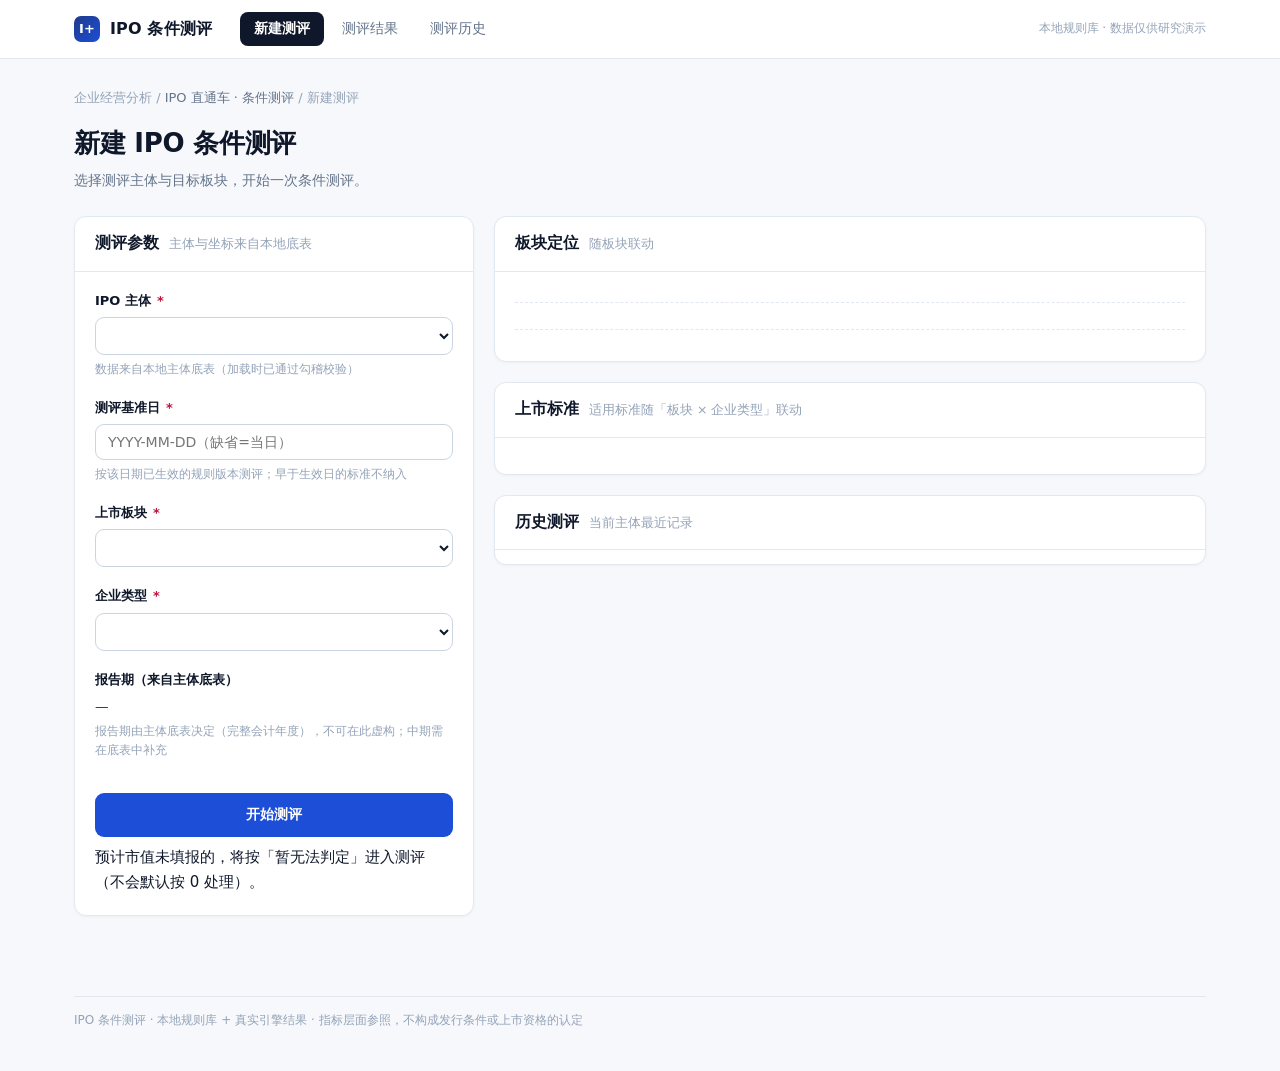
==== ui/app/index.html @ 7ac742f8 "style(webui): 删历史页机制说明副标题（用户反馈：没必要解释快照机制） - 历史页副标题（快照保存/冻结快照/窗口型条件反转）整段删除——   与新建页副标题同理，用户不关心数据如何存储 " ====
<!DOCTYPE html>
<html lang="zh-CN">
<head>
<meta charset="UTF-8">
<meta name="viewport" content="width=device-width, initial-scale=1.0">
<title>IPO 条件测评 — ipo-eval-lab</title>
<link rel="stylesheet" href="css/app.css">
</head>
<body>

<div class="topbar"><div class="topbar-in">
  <div class="logo"><span class="mark">I+</span>IPO 条件测评</div>
  <nav class="nav">
    <button data-go="new" class="on">新建测评</button>
    <button data-go="result">测评结果</button>
    <button data-go="history">测评历史</button>
    <span class="hint">本地规则库 · 数据仅供研究演示</span>
  </nav>
</div></div>

<main>

<!-- ══════════════════ 页 A · 新建测评 ══════════════════ -->
<section class="page on" id="page-new">
  <div class="crumb">企业经营分析 / <b>IPO 直通车 · 条件测评</b> / 新建测评</div>
  <h1 class="pt">新建 IPO 条件测评</h1>
  <p class="psub">选择测评主体与目标板块，开始一次条件测评。</p>

  <div class="wizard">
    <!-- 左：参数 -->
    <div class="card wiz-side"><div class="hd"><h3>测评参数</h3><span class="sub">主体与坐标来自本地底表</span></div>
      <div class="bd">
        <div class="field">
          <label>IPO 主体 <span class="req">*</span></label>
          <select id="f-entity"></select>
          <div class="note" id="f-entity-note">数据来自本地主体底表（加载时已通过勾稽校验）</div>
        </div>
        <div class="field">
          <label>测评基准日 <span class="req">*</span></label>
          <input type="text" id="f-asof" placeholder="YYYY-MM-DD（缺省=当日）">
          <div class="note">按该日期已生效的规则版本测评；早于生效日的标准不纳入</div>
        </div>
        <div class="field">
          <label>上市板块 <span class="req">*</span></label>
          <select id="f-board"></select>
          <div class="note" id="f-board-note"></div>
        </div>
        <div class="field">
          <label>企业类型 <span class="req">*</span></label>
          <select id="f-ctype"></select>
          <div class="note" id="f-ctype-note"></div>
        </div>
        <div class="field">
          <label>报告期（来自主体底表）</label>
          <div class="note" id="f-period" style="font-size:13.5px;color:var(--ink2)">—</div>
          <div id="f-stub-field" style="display:none;margin-top:4px">
            <label style="display:flex;align-items:center;gap:6px;font-weight:400;cursor:pointer">
              <input type="checkbox" id="f-stub"> 含中期报告期（仅展示，不进计算）
            </label>
          </div>
          <div class="note">报告期由主体底表决定（完整会计年度），不可在此虚构；中期需在底表中补充</div>
        </div>
        <button class="btn btn-pri btn-block" id="btn-start">开始测评</button>
        <div class="note" style="margin-top:8px" id="start-note">预计市值未填报的，将按「暂无法判定」进入测评（不会默认按 0 处理）。</div>
      </div>
    </div>

    <!-- 右：板块定位 + 套卡片 + 历史 -->
    <div style="display:flex;flex-direction:column;gap:20px">
      <div class="card board-pos"><div class="hd"><h3 id="bp-title">板块定位</h3><span class="sub" id="bp-sub">随板块联动</span></div>
        <div class="bd">
          <p class="bp-desc" id="bp-desc"></p>
          <div class="bp-meta" id="bp-meta"></div>
          <div class="kw" id="bp-kw"></div>
        </div>
      </div>

      <div class="card"><div class="hd"><h3>上市标准</h3><span class="sub" id="std-sub">适用标准随「板块 × 企业类型」联动</span></div>
        <div class="bd" id="stdcards" style="display:flex;flex-direction:column;gap:8px"></div>
      </div>

      <div class="card"><div class="hd"><h3>历史测评</h3><span class="sub" id="hist-sub">当前主体最近记录</span></div>
        <div class="bd" id="histlist" style="padding-top:6px;padding-bottom:8px"></div>
      </div>
    </div>
  </div>
</section>

<!-- ══════════════════ 页 B · 测评结果 ══════════════════ -->
<section class="page" id="page-result">
  <div class="crumb">IPO 直通车 · 条件测评 / <b>测评结果</b><span style="float:right">本次测评 <span id="run-no">—</span></span></div>

  <div id="result-error" style="display:none"></div>

  <!-- run 坐标头 -->
  <div class="card" style="margin-bottom:16px"><div class="bd" style="padding:12px 20px;display:flex;gap:26px;flex-wrap:wrap;align-items:center">
    <div>
      <h1 class="pt" style="font-size:19px;margin-bottom:2px" id="rh-name">—</h1>
      <div style="font-size:12.5px;color:var(--muted);margin-top:2px" id="rh-meta">—</div>
    </div>
    <div style="margin-left:auto;display:flex;gap:10px;align-items:center">
      <select id="rh-file" class="rh-file" title="切换 results/ 下的结果文件"></select>
      <button class="btn btn-pri" id="btn-rerun" type="button">调整重测</button>
    </div>
  </div></div>

  <!-- 结果页子页签（P1 三页签分区：报告 / 深度分析 / 指标列表） -->
  <div class="subtabs">
    <button data-rt="report" class="on">测评报告</button>
    <button data-rt="deep">深度分析</button>
    <button data-rt="matrix">指标列表</button>
  </div>

  <div class="rtab on" id="rtab-report">
  <!-- 结论带（层②输出的人话版；文案由 adapters 从 result.json 派生，禁令见设计 0007 §5.2） -->
  <div class="verdict" id="verdict" style="display:none"></div>

  <!-- 套终态（进度 + 覆盖率双指标 + 卡点/次弱行） -->
  <div class="card" style="margin-bottom:18px"><div class="hd" style="padding:11px 18px">
      <h3>适用标准 · 终态与缺口</h3>
      <span class="sub">标记含义可悬浮查看 · 进度 = 已评估部分占比</span>
    </div>
    <div class="bd" style="padding:14px 18px">
      <div class="setcards" id="setcards"></div>
    </div>
  </div>

  <!-- 差距画像 -->
  <div class="card" style="margin-bottom:22px"><div class="hd">
      <span class="layer-tag">明细</span><h3>差距画像 · 逐套标准明细</h3>
      <span class="sub">条件级五态 + 差距三分列（实测差 / 计数差 / 待补动作）</span>
      <div class="filters" id="set-tabs" style="margin-left:auto"></div>
    </div>
    <div class="bd" id="leaf-table"></div>

    <!-- 情景推演 -->
    <div class="bd" style="border-top:1px solid var(--line);background:#fbfcfd" id="scen-block">
      <div style="font-size:13px;font-weight:700;margin-bottom:12px;display:flex;align-items:center;gap:8px">情景推演
        <span class="pill" data-tip="growth 型假设区间必须来自历史 CAGR，无来源不编数（ADR-0004）；window_roll 型是确定性重算，零增长率假设，不做预测。">假设来源规则</span>
      </div>
      <div class="scen" id="scen-cards"></div>
    </div>
  </div>

  <!-- 段① 段② -->
  <div class="scope-grid">
    <div class="card"><div class="hd"><span class="layer-tag" style="background:#475569">基础</span><h3>发行条件（适用全体）</h3><span class="sub">主体资格 · 规范运作</span></div>
      <div class="bd" style="padding-top:6px" id="issuance-list"></div>
    </div>
    <div class="card"><div class="hd"><span class="layer-tag" style="background:#475569">定位</span><h3>板块定位</h3><span class="sub">行业与定位要求</span></div>
      <div class="bd" style="padding-top:6px" id="positioning-list"></div>
    </div>
  </div>

  </div><!-- /rtab-report -->

  <div class="rtab" id="rtab-deep">
  <!-- 四轴明细 -->
  <div class="card" style="margin-bottom:22px"><div class="hd">
      <span class="layer-tag">对比</span><h3>路径 · 各标准四轴对比</h3>
      <span class="sub">不打总分；优劣关系逐套可验</span>
    </div>
    <div class="bd">
      <table class="t" id="axes-table"></table>
      <p style="font-size:12.5px;color:var(--faint);margin-top:14px" id="path-note"></p>
    </div>
  </div>

  <!-- 归因 -->
  <div class="card" style="margin-bottom:22px"><div class="hd">
      <span class="layer-tag">归因</span><h3>为什么判不了 —— 数据核验 × 实质障碍</h3>
      <span class="sub">「判不了」不等于「不达标」；只列有内容的格</span>
    </div>
    <div class="bd" style="overflow-x:auto"><div id="atmx"></div></div>
  </div>

  <!-- 叙述与边界 -->
  <div class="card" style="margin-bottom:22px"><div class="hd">
      <span class="layer-tag">边界</span><h3>叙述与边界</h3>
      <span class="sub">报告复述口径（数字由工具算、叙述另写）</span>
    </div>
    <div class="bd"><div class="nar-grid">
      <div class="nar" id="nar-left"></div>
      <div id="nar-right"></div>
    </div></div>
  </div>

  </div><!-- /rtab-deep -->

  <div class="rtab" id="rtab-matrix">
  <!-- 指标列表 -->
  <div class="card"><div class="hd">
      <h3>指标列表 · 全项 × 各标准矩阵</h3>
      <span class="sub">所有条件去重后 × 选中标准列；同一行可横向对比各标准阈值与差距</span>
    </div>
    <div class="bd">
      <div class="stdchips" id="mx-chips"></div>
      <div class="mx-filters" id="mx-filters"></div>
      <div class="matrix-wrap">
        <table class="t" id="mx-table"></table>
      </div>
    </div>
  </div>
  </div><!-- /rtab-matrix -->
</section>

<!-- ══════════════════ 页 C · 测评历史 ══════════════════ -->
<section class="page" id="page-history">
  <div class="crumb">IPO 直通车 · 条件测评 / <b>测评历史</b></div>
  <h1 class="pt">测评历史</h1>

  <div class="card" style="margin-bottom:20px"><div class="hd"><h3>结论记录</h3><span class="sub" id="hist-sub2">全部测评记录</span></div>
    <div class="bd" style="padding-top:6px">
      <table class="t" id="hist-table"></table>
    </div>
  </div>

  <div class="card"><div class="hd"><h3>窗口滚动 · 结论随申报时点反转</h3>
      <span class="sub">窗口型条件的历史视角</span></div>
    <div class="bd">
      <div class="rollchart" id="rollchart"></div>
      <p id="roll-note" style="font-size:12.5px;color:var(--faint);margin-top:12px"></p>
    </div>
  </div>
</section>

</main>

<footer class="proto-foot"><hr>
  IPO 条件测评 · 本地规则库 + 真实引擎结果 · 指标层面参照，不构成发行条件或上市资格的认定
</footer>

<!-- 弹窗：测评项说明 / 口径取值过程（共用容器） -->
<div class="mask" id="mask-info"><div class="modal">
  <div class="mhd"><h3 id="mi-title">说明</h3><button class="mclose" data-close="mask-info" type="button">✕</button></div>
  <div class="mbd" id="mi-body" style="font-size:13.5px;color:var(--ink2)"></div>
</div></div>

<!-- 弹窗：数据溯源 -->
<div class="mask" id="mask-src"><div class="modal">
  <div class="mhd"><h3>数据溯源</h3><button class="mclose" data-close="mask-src" type="button">✕</button></div>
  <div class="mbd" id="ms-body" style="font-size:13.5px"></div>
</div></div>

<!-- 弹窗：数据补录 -->
<div class="mask" id="mask-sup"><div class="modal">
  <div class="mhd"><h3>测评数据补充</h3><button class="mclose" data-close="mask-sup" type="button">✕</button></div>
  <div class="mbd">
    <p style="font-size:13.5px;color:var(--muted);margin-bottom:16px">以下数据无财报来源，需企业确认后进入测评。留空 = <b>沿用底表值</b>；底表亦缺的项将按 <b>暂无法判定</b> 进入结果 —— 不会默认按 0 处理。</p>
    <div id="sup-fields"></div>
    <div class="errbox" id="sup-err" style="display:none;margin-top:12px"></div>
  </div>
  <div class="mft">
    <span class="meta" id="sup-meta"></span>
    <span style="display:flex;gap:10px">
      <button class="btn btn-ghost" data-close="mask-sup" type="button">取消</button>
      <button class="btn btn-pri" id="sup-go" type="button">开始测评</button>
    </span>
  </div>
</div></div>

<!-- loading -->
<div class="mask" id="mask-load" style="align-items:center"><div class="modal" style="max-width:420px"><div class="mbd">
  <div class="loading on"><div class="spinner"></div>
    <p id="load-text"><b>正在执行测评…</b></p>
    <div class="steps" id="load-steps">读取主体底表 → 逐项比对规则 → 汇总结论</div>
  </div>
</div></div></div>

<script type="module" src="js/main.js"></script>
</body>
</html>
---- ui/app/css/app.css ----
/* ============================================================
   IPO 条件测评 · M-UI 真实数据版（自 prototype.html 迁移，契约级色板不变）
   风格：现代金融浅色（设计 0007）；五态色板为契约级视觉规范
   ============================================================ */
:root{
  --ink:#0f172a; --ink2:#334155; --muted:#64748b; --faint:#94a3b8;
  --line:#e2e8f0; --line2:#cbd5e1; --bg:#f6f8fb; --card:#ffffff;
  --brand:#1d4ed8; --brand-bg:#eff6ff;
  /* 五态（ADR-0003）：视觉是对齐契约的，不可随意换色 */
  --met:#047857; --met-bg:#ecfdf5; --met-line:#a7f3d0;
  --notmet:#be123c; --notmet-bg:#fff1f2; --notmet-line:#fecdd3;
  --indet:#475569; --indet-bg:#f1f5f9; --indet-line:#cbd5e1;
  --review:#b45309; --review-bg:#fffbeb; --review-line:#fde68a;
  --na:#94a3b8; --na-bg:#f8fafc;
  --radius:12px;
  font-size:15px;
}
*{box-sizing:border-box;margin:0;padding:0}
html{scroll-behavior:smooth}
body{
  font-family:system-ui,-apple-system,"Segoe UI","PingFang SC","Hiragino Sans GB","Microsoft YaHei",sans-serif;
  background:var(--bg); color:var(--ink); line-height:1.65;
  font-variant-numeric:tabular-nums;
}
a{color:var(--brand);text-decoration:none}
a:hover{text-decoration:underline}
/* ── 键盘可达性：统一焦点环（键盘导航可见，鼠标点击不打扰） ── */
:focus{outline:none}
:focus-visible{outline:2px solid var(--brand);outline-offset:2px;border-radius:6px}
button:focus-visible,.chip:focus-visible,.fbtn:focus-visible,.stdcard .sc-hd:focus-visible{
  outline:2px solid var(--brand);outline-offset:2px;border-radius:8px}
.stdcard .sc-hd{user-select:none}
/* 渲染器回退：部分内核不支持 :focus-visible 或 `html.kb :focus` 复合选择器，
   故焦点环由 JS 直接写 inline style（见下方 kbFocus 实现），此处仅作样式声明 */
.kb-ring{outline:2px solid #1d4ed8 !important;outline-offset:2px !important;border-radius:8px}
.num{font-variant-numeric:tabular-nums;letter-spacing:-.01em}

/* ── 顶栏 ── */
.topbar{
  position:sticky;top:0;z-index:50;background:rgba(255,255,255,.92);
  backdrop-filter:blur(8px);border-bottom:1px solid var(--line);
}
.topbar-in{max-width:1180px;margin:0 auto;padding:0 24px;height:58px;display:flex;align-items:center;gap:28px}
.logo{display:flex;align-items:center;gap:10px;font-weight:700;font-size:16px;letter-spacing:.01em}
.logo .mark{width:26px;height:26px;border-radius:7px;background:linear-gradient(135deg,#1e3a8a,#1d4ed8);color:#fff;display:flex;align-items:center;justify-content:center;font-size:13px;font-weight:800}
.logo small{color:var(--faint);font-weight:500;font-size:12px;margin-left:2px}
.nav{display:flex;gap:4px;flex:1}
.nav button{
  border:0;background:none;padding:8px 14px;border-radius:8px;cursor:pointer;
  font-size:14px;color:var(--muted);font-family:inherit;transition:.15s;
}
.nav button:hover{background:#f1f5f9;color:var(--ink)}
.nav button.on{background:var(--ink);color:#fff;font-weight:600}
.nav .hint{margin-left:auto;font-size:12px;color:var(--faint);align-self:center}

/* ── 布局 ── */
main{max-width:1180px;margin:0 auto;padding:28px 24px 80px}
.page{display:none}
.page.on{display:block;animation:fadein .25s ease}
/* ── 结果页子页签（设计 0007 v0.2：P1 三页签分区） ── */
.subtabs{display:flex;gap:2px;border-bottom:1px solid var(--line);margin-bottom:18px}
.subtabs button{border:0;background:none;padding:10px 16px;font-size:14px;color:var(--muted);cursor:pointer;font-family:inherit;border-bottom:2px solid transparent;margin-bottom:-1px;transition:.15s}
.subtabs button:hover{color:var(--ink)}
.subtabs button.on{color:var(--brand);font-weight:650;border-bottom-color:var(--brand)}
.rtab{display:none}
.rtab.on{display:block;animation:fadein .25s ease}
.setcard .summary{margin-top:9px;font-size:12.5px;color:var(--ink2);background:#f8fafc;border:1px solid var(--line);border-radius:8px;padding:7px 10px;line-height:1.5}
@keyframes fadein{from{opacity:0;transform:translateY(4px)}to{opacity:1;transform:none}}

.crumb{font-size:13px;color:var(--faint);margin-bottom:14px}
.crumb b{color:var(--muted);font-weight:500}

h1.pt{font-size:26px;font-weight:750;letter-spacing:-.01em;margin-bottom:4px}
p.psub{color:var(--muted);font-size:14px;margin-bottom:24px;max-width:760px}

.card{background:var(--card);border:1px solid var(--line);border-radius:var(--radius);box-shadow:0 1px 3px rgba(15,23,42,.04)}
.card .hd{padding:14px 20px;border-bottom:1px solid var(--line);display:flex;align-items:baseline;gap:10px;flex-wrap:wrap}
.card .hd h3{font-size:15.5px;font-weight:700}
.card .hd .sub{font-size:12.5px;color:var(--faint)}
.card .bd{padding:18px 20px}
.layer-tag{
  display:inline-flex;align-items:center;justify-content:center;
  min-width:34px;height:22px;padding:0 7px;border-radius:6px;
  background:var(--ink);color:#fff;font-size:12px;font-weight:700;letter-spacing:.05em;
  transform:translateY(-1px);
}

/* ── 五态徽章 ── */
.st{display:inline-flex;align-items:center;gap:5px;padding:2px 9px;border-radius:999px;font-size:12px;font-weight:600;white-space:nowrap;border:1px solid transparent}
.st i{width:6px;height:6px;border-radius:50%;flex:none;font-style:normal}
.st-met{background:var(--met-bg);color:var(--met);border-color:var(--met-line)}.st-met i{background:var(--met)}
.st-not{background:var(--notmet-bg);color:var(--notmet);border-color:var(--notmet-line)}.st-not i{background:var(--notmet)}
.st-ind{background:var(--indet-bg);color:var(--indet);border-color:var(--indet-line)}.st-ind i{background:var(--indet)}
.st-rev{background:var(--review-bg);color:var(--review);border-color:var(--review-line)}.st-rev i{background:var(--review)}
.st-na{background:var(--na-bg);color:var(--faint);border-style:dashed;border-color:var(--line2)}.st-na i{background:var(--faint)}
/* 行内小圆点（表格用） */
.dot{width:8px;height:8px;border-radius:50%;display:inline-block;flex:none}
.d-met{background:var(--met)} .d-not{background:var(--notmet)} .d-ind{background:var(--indet)} .d-rev{background:var(--review)} .d-na{background:var(--faint);outline:1px dashed var(--faint);outline-offset:1px}

/* ── 徽标（口径 / 校准 / forecast） ── */
.pill{display:inline-block;padding:1px 7px;border-radius:5px;font-size:11px;font-weight:600;background:#f1f5f9;color:var(--muted);vertical-align:1px}
.pill-b{background:var(--brand-bg);color:var(--brand)}
.pill-w{background:var(--review-bg);color:var(--review)}
.pill-g{background:var(--met-bg);color:var(--met)}
/* 工程状态（非五态）：虚线灰，明确区别于 needs_review */
.pill-e{background:transparent;color:var(--faint);border:1px dashed var(--line2)}

/* ── 表格 ── */
table.t{width:100%;border-collapse:collapse;font-size:13.5px}
table.t th{
  text-align:left;font-size:12px;color:var(--muted);font-weight:600;
  padding:8px 12px;border-bottom:1px solid var(--line);background:#fafbfc;white-space:nowrap;
}
table.t td{padding:8px 12px;border-bottom:1px solid #eef2f6;vertical-align:top}
table.t tr:last-child td{border-bottom:0}
table.t tr:hover td{background:#fafcfe}
td.r,th.r{text-align:right}
table.t td.gapcell{white-space:nowrap}
.note-tail{display:inline-block;max-width:100%;overflow:hidden;text-overflow:ellipsis;white-space:nowrap;vertical-align:bottom;cursor:help;color:var(--faint);border-bottom:1px dashed var(--line2)}
.note-tail:hover{color:var(--ink2);border-bottom-color:var(--faint)}
.leaf-name{font-weight:600}
.leaf-name small{display:block;font-weight:400;color:var(--faint);font-size:12px;margin-top:1px}
.leaf-name .or{font-weight:500;color:var(--muted);font-size:12px;padding:0 2px;border:1px solid var(--line2);border-radius:4px;vertical-align:1px}
.info-dot{cursor:help;color:var(--faint);font-weight:400}
.info-dot:hover{color:var(--brand)}
/* 条文号占位标记（#5 校准回填前） */
.law{cursor:help;border-bottom:1px dashed transparent}
.law:hover{border-bottom-color:var(--line2)}
.law sup{font-size:9.5px;color:var(--review);font-weight:700;margin-left:2px;vertical-align:super;letter-spacing:.02em}
.val{font-weight:650}
.val-link{color:var(--brand);cursor:pointer;border-bottom:1px dashed #bfdbfe}
.val-link:hover{border-bottom-style:solid}
.gapbar{height:5px;border-radius:3px;background:#eef2f6;position:relative;overflow:hidden;min-width:90px;margin-top:5px}
.gapbar>span{position:absolute;left:0;top:0;bottom:0;border-radius:3px}
.gapbar-wrap{display:flex;align-items:center;gap:7px;margin-top:5px}
.gapbar-wrap .gapbar{flex:1;margin-top:0}
.gap-ratio{color:var(--faint);font-size:11.5px;white-space:nowrap}

/* ── 套终态卡 ── */
.setcards{display:grid;grid-template-columns:repeat(3,1fr);gap:14px}
.setcard{padding:14px 16px;position:relative}
.setcard.front{border-color:#93c5fd;box-shadow:0 0 0 1px #93c5fd,0 4px 14px rgba(29,78,216,.08)}
.setcard .rk{position:absolute;top:14px;right:16px;font-size:11px;color:var(--faint);font-weight:600;letter-spacing:.08em}
.setcard h4{font-size:15px;font-weight:700;margin:2px 0 2px}
.setcard .desc{font-size:12.5px;color:var(--muted);min-height:34px;margin-bottom:8px}
.counts{display:flex;gap:6px;flex-wrap:wrap}
.count{display:inline-flex;align-items:center;gap:5px;font-size:12px;padding:2px 8px;border-radius:6px;background:#f8fafc;border:1px solid var(--line);color:var(--muted)}
.count b{font-weight:700;color:var(--ink)}
.setcard .axes{margin-top:12px;padding-top:10px;border-top:1px dashed var(--line);font-size:12px;color:var(--muted);display:grid;grid-template-columns:1fr 1fr;gap:3px 12px}
.setcard .axes b{color:var(--ink2);font-weight:600}

/* ── 结论带 ── */
.verdict{
  background:linear-gradient(180deg,#0f172a,#1e293b);color:#fff;border-radius:16px;
  padding:18px 26px;margin-bottom:18px;position:relative;overflow:hidden;
}
.verdict::after{content:"";position:absolute;right:-60px;top:-60px;width:240px;height:240px;border-radius:50%;background:radial-gradient(closest-side,rgba(96,165,250,.18),transparent)}
.verdict .vtag{display:inline-flex;align-items:center;gap:6px;font-size:12px;font-weight:600;color:#fda4af;background:rgba(244,63,94,.12);border:1px solid rgba(244,63,94,.35);padding:2px 10px;border-radius:999px;margin-bottom:9px}
.verdict h2{font-size:19.5px;font-weight:750;letter-spacing:-.01em;line-height:1.45;max-width:900px}
.verdict h2 em{font-style:normal;color:#bfdbfe}
.verdict p{margin-top:7px;font-size:13px;color:#cbd5e1;max-width:880px}
.verdict .qual{display:inline-block;margin-top:9px;font-size:11.5px;color:#94a3b8;border-top:1px solid rgba(148,163,184,.25);padding-top:8px;width:100%}

/* ── 页 A：向导 ── */
.wizard{display:grid;grid-template-columns:400px 1fr;gap:20px;align-items:start}
.wizard .wiz-side{position:sticky;top:16px}
.field{margin-bottom:16px}
.field label{display:flex;align-items:center;gap:6px;font-size:13px;font-weight:600;margin-bottom:6px}
.field label .req{color:var(--notmet)}
.field label .opt{color:var(--faint);font-weight:400;font-size:12px}
.field select,.field input[type=text]{
  width:100%;padding:9px 12px;border:1px solid var(--line2);border-radius:9px;font-size:14px;
  font-family:inherit;background:#fff;color:var(--ink);transition:.15s;
}
.field select:focus,.field input:focus{outline:none;border-color:var(--brand);box-shadow:0 0 0 3px rgba(29,78,216,.12)}
.field select option[disabled]{color:var(--faint)}
.field .note{font-size:12px;color:var(--faint);margin-top:5px}
.amt-row{display:flex;gap:8px;align-items:center}
.amt-row input{flex:1;padding:9px 12px;border:1px solid var(--line2);border-radius:9px;font-family:inherit}
.amt-row select{padding:9px 12px;border:1px solid var(--line2);border-radius:9px;font-family:inherit;background:#fff;color:var(--ink);min-width:90px}
.note.bad{color:var(--notmet);font-weight:500}
.period{display:flex;align-items:center;gap:10px}
.period select{flex:1}
.period .arr{color:var(--faint)}
.btn{
  display:inline-flex;align-items:center;justify-content:center;gap:8px;
  border:1px solid transparent;border-radius:9px;padding:10px 18px;font-size:14px;font-weight:600;
  cursor:pointer;font-family:inherit;transition:.15s;white-space:nowrap;
}
.btn-pri{background:var(--brand);color:#fff}
.btn-pri:hover{background:#1e40af}
.btn-pri:disabled{background:#bfdbfe;cursor:not-allowed}
.btn-ghost{background:#fff;border-color:var(--line2);color:var(--ink2)}
.btn-ghost:hover{border-color:var(--faint)}
.btn-danger{background:#fff;border-color:var(--notmet-line);color:var(--notmet)}
.btn-block{width:100%;padding:12px}

.board-pos .kw{display:flex;flex-wrap:wrap;gap:7px;margin-top:14px;padding-top:13px;border-top:1px dashed var(--line)}
.board-pos .kw span{font-size:12.5px;background:var(--brand-bg);color:#1e40af;padding:4px 12px;border-radius:999px;font-weight:500}
.board-pos .bp-eng{display:flex;gap:8px;align-items:baseline;margin-top:11px;font-size:11.5px;color:var(--faint);line-height:1.55}
.board-pos .bp-desc{font-size:14px;line-height:1.7;color:var(--ink2);max-width:640px}
.board-pos .bp-meta{display:flex;gap:22px;margin-top:14px;padding-top:13px;border-top:1px dashed var(--line)}
.board-pos .bp-meta div{display:flex;flex-direction:column;gap:1px}
.board-pos .bp-meta b{font-size:14.5px;font-weight:700;color:var(--ink)}
.board-pos .bp-meta span{font-size:11.5px;color:var(--faint)}
.stdcard{border:1px solid var(--line);border-radius:10px;padding:0;background:#fff;overflow:hidden}
.stdcard .sc-hd{display:flex;align-items:center;gap:10px;padding:11px 14px;cursor:pointer;transition:.15s;width:100%;border:0;background:none;font-family:inherit;text-align:left}
.stdcard .sc-hd:hover{background:#f8fafc}
.stdcard .sc-arrow{color:var(--faint);font-size:11px;transition:transform .18s;flex:none;width:10px}
.stdcard.open .sc-arrow{transform:rotate(90deg)}
.stdcard .sc-name{flex:1;min-width:0}
.stdcard h5{font-size:13.5px;font-weight:700;display:flex;align-items:center;gap:8px}
.stdcard .sc-sub{font-size:12px;color:var(--muted);margin-top:2px}
.stdcard .sc-n{flex:none;font-size:11.5px;color:var(--faint)}
.stdcard .sc-body{display:none;padding:0 14px 12px}
.stdcard.open .sc-body{display:block}
.stdcard .sc-preview{display:flex;gap:8px;align-items:baseline;padding:0 14px 9px 24px;font-size:11.5px;color:var(--muted);line-height:1.5}
.stdcard .sc-preview span{flex:none;font-size:10.5px;color:var(--faint);letter-spacing:.04em;border:1px solid var(--line);border-radius:4px;padding:0 5px}
.stdcard.open .sc-preview{display:none}
.stdcard .sc-thr{font-size:12px;color:var(--ink2);background:#f8fafc;border:1px solid var(--line);border-radius:8px;padding:7px 10px;line-height:1.55}
.stdcard .sc-thr b{font-weight:650;color:var(--ink)}
.stdcard .sc-law{margin-top:8px;font-size:11.5px;color:var(--faint)}
.histcard{display:flex;align-items:center;gap:12px;padding:11px 4px;border-top:1px solid #eef2f6;cursor:pointer;border-radius:8px;width:100%;border-left:0;border-right:0;border-bottom:0;background:none;font-family:inherit;text-align:left}
.histcard:hover{background:#f8fafc}
.histcard .hicon{width:34px;height:34px;border-radius:9px;background:var(--indet-bg);color:var(--indet);display:flex;align-items:center;justify-content:center;font-weight:700;font-size:13px;flex:none}
.histcard .hmain{flex:1;min-width:0}
.histcard .hmain b{font-size:13.5px;display:block;white-space:nowrap;overflow:hidden;text-overflow:ellipsis}
.histcard .hmain span{font-size:12px;color:var(--faint)}
.histcard .hscore{text-align:right;font-size:12px;color:var(--muted);flex:none}

/* ── 情景卡 ── */
.scen{display:grid;grid-template-columns:repeat(auto-fit,minmax(320px,1fr));gap:14px}
.scen .sc{border:1px solid var(--line);border-radius:10px;padding:14px 16px}
.scen .sc h5{font-size:13.5px;font-weight:700;display:flex;align-items:center;gap:8px;margin-bottom:8px}
.scen .sc p{font-size:13px;color:var(--ink2)}
.scen .sc .bignum{font-size:24px;font-weight:750;letter-spacing:-.02em}
.scen .sc.warn{border-color:var(--notmet-line);background:linear-gradient(180deg,#fff8f9,#fff)}
.scen .sc.ok{border-color:var(--met-line);background:linear-gradient(180deg,#f7fefb,#fff)}

/* ── 归因矩阵 ── */
.atmx{display:grid;grid-template-columns:150px 1fr 1fr;gap:8px;font-size:13px}
.atmx .cell{border:1px solid var(--line);border-radius:10px;padding:12px 14px;background:#fff}
.atmx .cell h6{font-size:12px;color:var(--muted);font-weight:600;margin-bottom:8px}
.atmx .cell.head{background:#fafbfc;border-style:dashed;display:flex;align-items:center;justify-content:center;font-weight:600;color:var(--muted);text-align:center;font-size:12.5px}
.atmx .item{display:flex;gap:8px;align-items:flex-start;padding:6px 0;border-top:1px dashed #eef2f6;font-size:12.5px}
.atmx .item:first-of-type{border-top:0}
.atmx .item b{font-weight:650}
.atmx .item span{color:var(--muted)}

/* ── 叙述/边界 ── */
.nar-grid{display:grid;grid-template-columns:1.2fr 1fr;gap:14px}
.nar{border:1px dashed var(--line2);border-radius:10px;padding:16px 18px;background:#fbfcfe;font-size:13.5px;color:var(--muted)}
.nar b{color:var(--ink2)}
.banlist{list-style:none;margin-top:8px}
.banlist li{display:flex;gap:8px;padding:5px 0;font-size:13px;color:var(--ink2);border-top:1px dashed #eef2f6;align-items:baseline}
.banlist li:first-child{border-top:0}
.banlist .x{color:var(--notmet);font-weight:800;flex:none}
.banlist .ok{color:var(--met);font-weight:800;flex:none}
.disl{list-style:none}
.disl li{display:flex;gap:8px;padding:6px 0;font-size:12.5px;color:var(--muted);border-top:1px dashed #eef2f6;align-items:baseline}
.disl li:first-child{border-top:0}
.disl b{color:var(--ink2);font-weight:600}

/* ── 指标列表 ── */
.matrix-wrap{overflow-x:auto}
#mx-table td,#mx-table th{padding:7px 10px}
#mx-table .mx-idx{color:var(--faint);font-size:12px;text-align:center}
#mx-table .mx-cell .mx-b{display:block}
#mx-table .mx-cell .mx-thr{font-size:12.5px;color:var(--ink2);margin-top:3px;line-height:1.4}
#mx-table .mx-cell .mx-thr b{font-weight:650}
#mx-table .mx-cell .mx-gap{display:block;color:var(--muted);font-size:12px;margin-top:1px}
#mx-table .mx-na{color:var(--faint);text-align:center}
.stdchips{display:flex;gap:8px;flex-wrap:wrap;margin-bottom:14px}
.chip{
  display:inline-flex;align-items:center;gap:7px;padding:6px 13px;border-radius:9px;border:1px solid var(--line2);
  background:#fff;font-size:13px;font-weight:600;cursor:pointer;transition:.15s;font-family:inherit;color:var(--ink2);
}
.chip:hover{border-color:var(--faint)}
.chip.on{background:var(--ink);color:#fff;border-color:var(--ink)}
.chip .sc-dot{width:7px;height:7px;border-radius:50%}
.filters{display:flex;gap:6px;align-items:center;margin-left:auto}
.fbtn{border:1px solid var(--line2);background:#fff;border-radius:7px;padding:4px 11px;font-size:12.5px;cursor:pointer;color:var(--muted);font-family:inherit;font-weight:500;display:inline-flex;align-items:center;gap:5px}
.fbtn:hover{color:var(--ink)}
.fbtn.on{background:#eef2f6;color:var(--ink);border-color:var(--line2);font-weight:650}
.mx-filters{display:flex;gap:6px;flex-wrap:wrap;align-items:center;margin-bottom:12px}
.mx-filters .fnum{font-size:11px;color:var(--faint);font-variant-numeric:tabular-nums}
.mx-filters .fbtn.on .fnum{color:var(--muted)}

/* ── 段①② ── */
.scope-grid{display:grid;grid-template-columns:1fr 1fr;gap:20px;margin-bottom:18px;align-items:start}
.scope-row{display:flex;align-items:flex-start;gap:10px;padding:7px 0;border-top:1px dashed #eef2f6}
.scope-row:first-child{border-top:0}
.scope-row .sr-main{flex:1;min-width:0}
.scope-row .sr-main b{display:block;font-size:13.5px;line-height:1.4;font-weight:600}
.scope-row .sr-main span{display:block;font-size:12.5px;color:var(--muted);line-height:1.45;margin-top:1px}
.scope-row .st{flex:none;margin-top:2px}
.scope-note{font-size:12px;color:var(--faint);margin-top:11px;padding-top:9px;border-top:1px dashed var(--line)}

/* ── 历史 ── */
.hist-run{display:grid;grid-template-columns:200px 1fr 240px;gap:16px;align-items:center}
.rollchart{display:flex;gap:22px;height:190px;padding:34px 6px 0}
.rollchart .rc{display:flex;flex-direction:column;align-items:stretch;gap:6px;flex:1;max-width:170px}
.rollchart .barzone{flex:1;min-height:0;display:flex;align-items:flex-end}
.rollchart .bar{width:100%;border-radius:6px 6px 0 0;position:relative;min-height:4px}
.rollchart .bar span{position:absolute;top:-22px;left:50%;transform:translateX(-50%);font-size:13px;font-weight:700;white-space:nowrap}
.rollchart .cap{font-size:11.5px;color:var(--muted);text-align:center;line-height:1.4}
.rollchart .thr{font-size:11px;color:var(--faint);border-top:1px dashed var(--line2);width:100%;text-align:center;padding-top:3px}

.run-banner{
  display:flex;align-items:center;gap:14px;padding:12px 18px;margin-bottom:16px;
  background:var(--review-bg);border:1px solid var(--review-line);border-radius:12px;
}
.run-banner .rb-ico{font-size:16px;flex:none}
.run-banner .rb-main{flex:1;min-width:0;font-size:13px;color:var(--ink2);line-height:1.55}
.run-banner .rb-main b{display:block;color:var(--review);font-size:13.5px;margin-bottom:2px}

/* ── 弹窗 ── */
.mask{position:fixed;inset:0;background:rgba(15,23,42,.45);z-index:100;display:none;align-items:flex-start;justify-content:center;overflow:auto;padding:6vh 16px 40px}
.mask.on{display:flex}
.modal{background:#fff;border-radius:16px;max-width:640px;width:100%;box-shadow:0 24px 60px rgba(15,23,42,.25);animation:pop .2s ease}
@keyframes pop{from{opacity:0;transform:translateY(10px) scale(.98)}to{opacity:1;transform:none}}
.modal .mhd{padding:18px 24px;border-bottom:1px solid var(--line);display:flex;align-items:center;justify-content:space-between}
.modal .mhd h3{font-size:16.5px;font-weight:700}
.modal .mclose{border:0;background:#f1f5f9;width:30px;height:30px;border-radius:8px;cursor:pointer;color:var(--muted);font-size:15px}
.modal .mclose:hover{background:#e2e8f0}
.modal .mbd{padding:20px 24px}
.modal .mft{padding:14px 24px;border-top:1px solid var(--line);display:flex;justify-content:space-between;align-items:center;gap:10px}
.modal .mft .meta{font-size:12px;color:var(--faint)}

/* ── loading ── */
.loading{display:none;text-align:center;padding:60px 0}
.loading.on{display:block}
.spinner{width:38px;height:38px;border:3px solid #dbeafe;border-top-color:var(--brand);border-radius:50%;margin:0 auto 16px;animation:spin .8s linear infinite}
@keyframes spin{to{transform:rotate(360deg)}}
.loading p{color:var(--muted);font-size:14px}
.loading .steps{margin-top:14px;font-size:12.5px;color:var(--faint)}

/* tooltip */
[data-tip]{position:relative;cursor:help}
[data-tip]:hover::after{
  content:attr(data-tip);position:absolute;bottom:calc(100% + 7px);left:14px;z-index:60;
  background:var(--ink);color:#fff;font-size:12px;font-weight:400;line-height:1.5;
  padding:8px 12px;border-radius:8px;width:300px;white-space:normal;box-shadow:0 8px 24px rgba(15,23,42,.3);
}

footer.proto-foot{max-width:1180px;margin:0 auto;padding:0 24px 40px;color:var(--faint);font-size:12px}
footer.proto-foot hr{border:0;border-top:1px solid var(--line);margin-bottom:14px}

@media (max-width:960px){
  .wizard{grid-template-columns:1fr}
  .setcards{grid-template-columns:1fr}
  .scen,.nar-grid{grid-template-columns:1fr}
  .hist-run{grid-template-columns:1fr}
}

/* ════════════ M-UI 增补（设计 0007 v0.5 E9 + 归因表 + 结果文件切换器） ════════════ */

/* 套卡进度行：进度条颜色跟随套终态（met绿/not红/ind灰/rev琥珀），不另设分数配色 */
.prog{display:flex;align-items:center;gap:10px;margin-top:10px}
.prog .bar{flex:1;height:7px;border-radius:4px;background:#eef2f6;overflow:hidden}
.prog .bar>span{display:block;height:100%;border-radius:4px}
.prog .pnum{font-weight:700;font-size:13px;white-space:nowrap}
.cover{font-size:11.5px;font-weight:600;color:var(--met);white-space:nowrap}
.cover.low{color:var(--review)}
.setcard .bline{margin-top:9px;font-size:12px;color:var(--muted);line-height:1.6}
.setcard .bline b{color:var(--ink2);font-weight:650}
.setcard .bline .nextline{display:block;margin-top:2px}

/* 归因 5×3 表（只渲染有值的格；空格显式「—」） */
.atmx-t{width:100%;border-collapse:collapse;font-size:13px}
.atmx-t th{text-align:left;font-size:12px;color:var(--muted);font-weight:600;padding:8px 12px;border-bottom:1px solid var(--line);background:#fafbfc}
.atmx-t th.c{text-align:center}
.atmx-t td{padding:9px 12px;border-bottom:1px solid #eef2f6;vertical-align:top}
.atmx-t td.rowhead{font-weight:650;color:var(--ink2);white-space:nowrap;background:#fafbfc}
.atmx-t .item{display:block;padding:3px 0;border-top:1px dashed #eef2f6;font-size:12.5px;line-height:1.5}
.atmx-t .item:first-child{border-top:0}
.atmx-t .item b{font-weight:650}
.atmx-t .item span{color:var(--muted)}
.atmx-t .empty{color:var(--faint);text-align:center}

/* 结果文件切换器 */
.rh-file{padding:8px 12px;border:1px solid var(--line2);border-radius:9px;font-size:13px;font-family:inherit;background:#fff;color:var(--ink);max-width:280px}

/* 数据加载/错误占位 */
.loadslot{padding:40px;text-align:center;color:var(--faint);font-size:13.5px}
.errbox{background:var(--notmet-bg);border:1px solid var(--notmet-line);color:var(--notmet);border-radius:10px;padding:14px 18px;margin-bottom:16px;font-size:13.5px;white-space:pre-wrap}

/* 层① 叶表小节行（支路 / 条文两级头） */
table.t tr.secrow td{background:#f8fafc;font-weight:650;font-size:12px;color:var(--muted);padding:6px 12px;border-top:1px solid var(--line)}
table.t tr.clrow td{padding:6px 12px;font-size:12px;color:var(--ink2);border-top:1px dashed var(--line);background:#fbfcfd}

/* 段①② 分组头 / 支路头 */
.scope-ghead{display:flex;align-items:center;gap:8px;font-size:13px;font-weight:700;margin:10px 0 2px}
.scope-ghead:first-child{margin-top:0}
.scope-bhead{font-size:11.5px;color:var(--faint);font-weight:600;margin:7px 0 1px;padding-left:2px}
.scope-bnote{font-size:11.5px;color:var(--faint);padding:3px 0 5px;border-top:1px dashed #eef2f6}
/* 结论带要点列表（评审：一段 100+ 字改主句+要点） */
.verdict .vpoints{margin:9px 0 0;padding:0;list-style:none;max-width:880px}
.verdict .vpoints li{position:relative;padding:2px 0 2px 18px;font-size:13px;color:#cbd5e1;line-height:1.6}
.verdict .vpoints li::before{content:"";position:absolute;left:2px;top:11px;width:6px;height:6px;border-radius:50%;background:#60a5fa}
.verdict .vpoints b{color:#e2e8f0;font-weight:650}

/* ══ 报告页视觉整改（评审：圣诞树/流水账/粘连） ══ */

/* 结论带按结论色调分层（替代逐元素内联色） */
.verdict.vt-met .vtag{color:#6ee7b7;background:rgba(52,211,153,.10);border-color:rgba(52,211,153,.30)}
.verdict.vt-met .vtag .dot{background:#34d399}
.verdict.vt-not .vtag{color:#fda4af;background:rgba(244,63,94,.10);border-color:rgba(244,63,94,.28)}
.verdict.vt-not .vtag .dot{background:#f43f5e}
.verdict.vt-ind .vtag{color:#cbd5e1;background:rgba(148,163,184,.12);border-color:rgba(148,163,184,.30)}
.verdict.vt-ind .vtag .dot{background:#94a3b8}
.verdict .vtag{border:1px solid transparent}
.verdict .vtag .dot{width:7px;height:7px;border-radius:50%}
.verdict h2{max-width:820px}
.verdict .vpoints{max-width:780px}
.verdict .qual{font-size:12px;color:#a5b4c9;max-width:860px}

/* 头部信息卡：字段网格（替代「·」串联）+ 彩色统计条 */
.rh-grid{display:grid;grid-template-columns:repeat(auto-fit,minmax(148px,1fr));gap:8px 24px;margin-top:6px}
.rh-grid label{display:block;font-size:11px;color:var(--faint);margin-bottom:2px;letter-spacing:.02em}
.rh-grid b{font-size:13.5px;color:var(--ink2);font-weight:600;line-height:1.4}
.rh-stats{display:flex;gap:8px;align-items:center;flex-wrap:wrap;margin-top:12px}
.statchip{display:inline-flex;align-items:center;gap:6px;font-size:12px;color:var(--muted);padding:3px 11px;border-radius:999px;border:1px solid}
.statchip b{font-weight:750;font-size:13px}
.statchip.s-met{border-color:rgba(16,185,129,.30);background:rgba(16,185,129,.06)}
.statchip.s-met b{color:#059669}
.statchip.s-not{border-color:rgba(244,63,94,.28);background:rgba(244,63,94,.05)}
.statchip.s-not b{color:#e11d48}
.statchip.s-ind{border-color:rgba(148,163,184,.35);background:rgba(148,163,184,.07)}
.statchip.s-ind b{color:#64748b}
.statchip.s-rev{border-color:rgba(245,158,11,.32);background:rgba(245,158,11,.06)}
.statchip.s-rev b{color:#b45309}

/* 套卡：呼吸感 + 计数降密度 + 缺口框规格化 */
.setcards{gap:16px}
.setcard{padding:16px 18px}
.setcard .desc{margin-bottom:9px}
.setcard .prog .bar{height:9px}
.setcard .counts{display:flex;gap:14px;font-size:12.5px;color:var(--muted);margin-top:10px}
.setcard .counts b{font-weight:750}
.setcard .counts .c-met{color:#059669}
.setcard .counts .c-not{color:#e11d48}
.setcard .counts .c-ind{color:#64748b}
.setcard .counts .c-rev{color:#b45309}
.setcard .summary{min-height:44px;align-self:stretch;border-left:3px solid var(--line2);padding:8px 12px}

/* 页签选中态加重 */
.subtabs button.on{font-weight:700;background:rgba(29,78,216,.05)}
.setcard .summary.tone-not_met{border-left-color:var(--notmet)}
.setcard .summary.tone-met{border-left-color:var(--met)}
.setcard .summary.tone-indeterminate{border-left-color:var(--indet)}

/* 收尾：覆盖率不再绿色（与红进度条撞色）/ 分隔点 / 统计条分组竖线 / 要点行距 */
.prog .cover{color:var(--muted)}
.prog .pdiv{color:var(--faint);font-size:12px}
.rh-div{width:1px;height:16px;background:var(--line2);margin:0 2px}
.verdict .vpoints li{padding:4px 0 4px 18px}
.verdict .qual{margin-top:12px}

/* ══ 新建页视觉整改（与报告页同语言） ══ */

/* 条件块：去灰砖墙 → 白底 + 左细色条 + 分隔线 */
.stdcard .sc-body{display:none;padding:2px 14px 12px}
.stdcard.open .sc-body{display:block}
.stdcard .sc-thr{background:transparent;border:0;border-left:3px solid #bfdbfe;border-radius:0;padding:7px 2px 7px 12px;line-height:1.6}
.stdcard .sc-thr + .sc-thr{border-top:1px dashed #eef2f6}
.stdcard .sc-thr b{font-weight:650;color:var(--ink)}
.stdcard .sc-thr-sub{color:var(--faint);font-size:11.5px}
.logic-or{display:inline-block;font-size:11px;color:var(--muted);background:#f1f5f9;border-radius:5px;padding:1px 7px;margin-left:6px;font-weight:500}
.stdcard .sc-law{margin-top:10px;font-size:11.5px;color:var(--faint);border-top:1px solid var(--line);padding-top:8px}
.stdcard h5{font-size:14px}

/* 板块定位统计：单行（去假仪表盘三格） */
.board-pos .bp-meta{display:flex;gap:14px;align-items:center;margin-top:12px;padding-top:12px;border-top:1px dashed var(--line);font-size:12.5px;color:var(--muted);flex-wrap:wrap}
.board-pos .bp-meta b{font-weight:700;color:var(--ink);font-size:13.5px}
.bp-sep{width:1px;height:13px;background:var(--line2)}

/* 表单节奏：标签-控件近、字段间远；CTA 留白 */
.wiz-side .field{margin-bottom:18px}
.wiz-side .field .note{margin-top:5px;font-size:12px;line-height:1.55}
.wiz-side .btn-block{margin-top:16px}
.wiz-side .btn-block + .note{margin-top:10px;padding-bottom:2px}
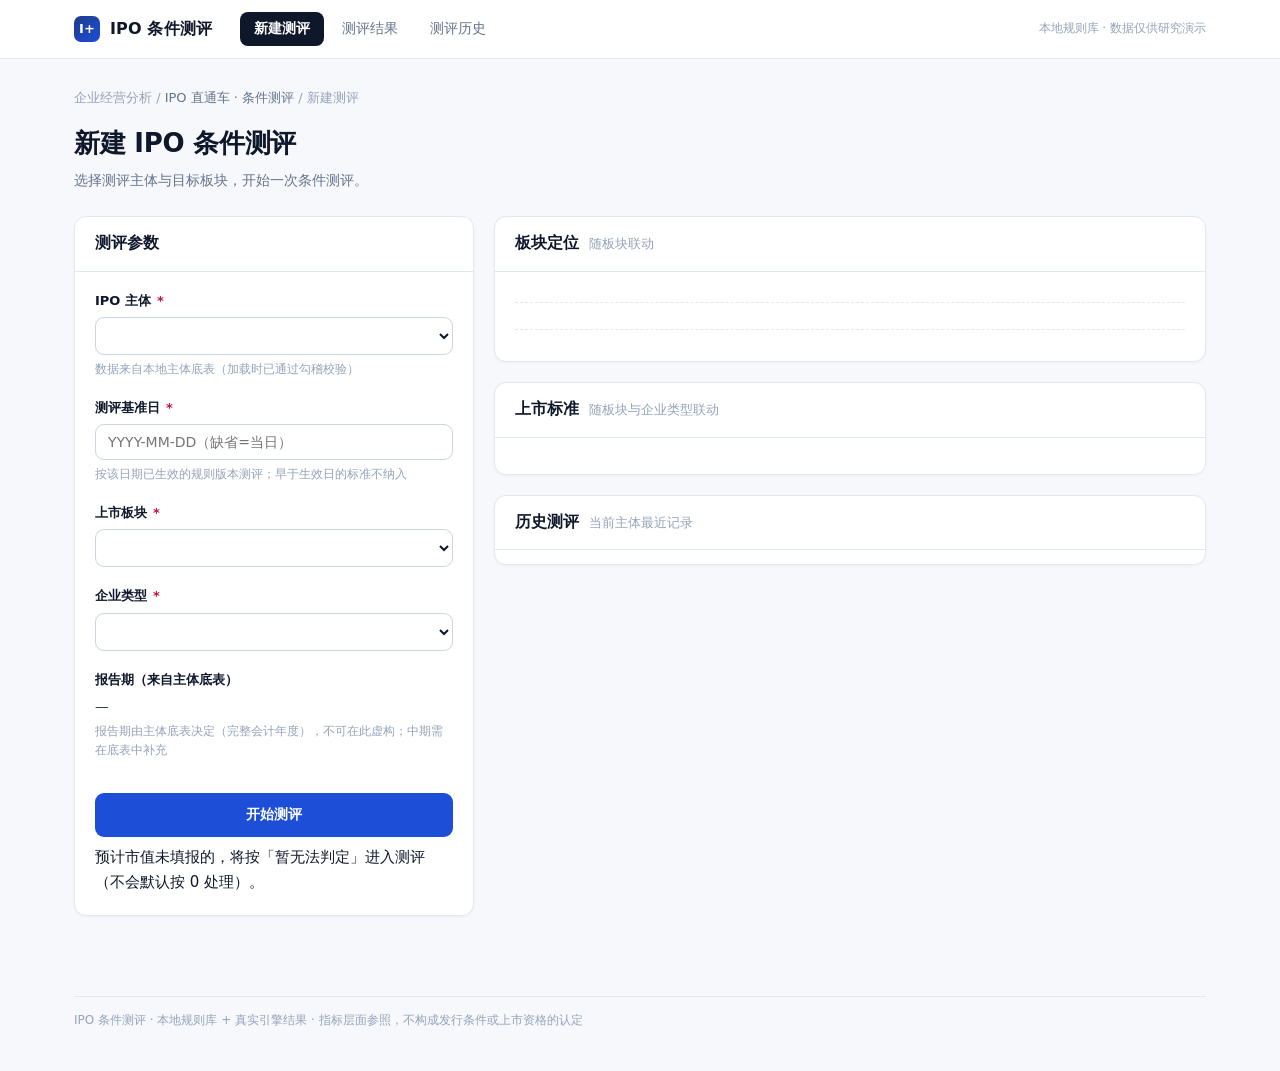
==== commit 8d93982f: "style(webui): 卡片副标题黑话清零——「五态/三分列/坐标/去重×列」等中间态词 用户指出差距画像 sub 是中间态黑话，同类一次清完（全部 13 个卡片 sub 逐一审）：  - 差距明" ====
--- a/ui/app/index.html
+++ b/ui/app/index.html
@@ -28,7 +28,7 @@
 
   <div class="wizard">
     <!-- 左：参数 -->
-    <div class="card wiz-side"><div class="hd"><h3>测评参数</h3><span class="sub">主体与坐标来自本地底表</span></div>
+    <div class="card wiz-side"><div class="hd"><h3>测评参数</h3></div>
       <div class="bd">
         <div class="field">
           <label>IPO 主体 <span class="req">*</span></label>
@@ -75,7 +75,7 @@
         </div>
       </div>
 
-      <div class="card"><div class="hd"><h3>上市标准</h3><span class="sub" id="std-sub">适用标准随「板块 × 企业类型」联动</span></div>
+      <div class="card"><div class="hd"><h3>上市标准</h3><span class="sub" id="std-sub">随板块与企业类型联动</span></div>
         <div class="bd" id="stdcards" style="display:flex;flex-direction:column;gap:8px"></div>
       </div>
 
@@ -115,10 +115,9 @@
   <!-- 结论带（层②输出的人话版；文案由 adapters 从 result.json 派生，禁令见设计 0007 §5.2） -->
   <div class="verdict" id="verdict" style="display:none"></div>
 
-  <!-- 套终态（进度 + 覆盖率双指标 + 卡点/次弱行） -->
+  <!-- 适用标准套卡 -->
   <div class="card" style="margin-bottom:18px"><div class="hd" style="padding:11px 18px">
-      <h3>适用标准 · 终态与缺口</h3>
-      <span class="sub">标记含义可悬浮查看 · 进度 = 已评估部分占比</span>
+      <h3>适用上市标准</h3>
     </div>
     <div class="bd" style="padding:14px 18px">
       <div class="setcards" id="setcards"></div>
@@ -127,8 +126,7 @@
 
   <!-- 差距画像 -->
   <div class="card" style="margin-bottom:22px"><div class="hd">
-      <span class="layer-tag">明细</span><h3>差距画像 · 逐套标准明细</h3>
-      <span class="sub">条件级五态 + 差距三分列（实测差 / 计数差 / 待补动作）</span>
+      <span class="layer-tag">明细</span><h3>差距明细 · 逐套标准</h3>
       <div class="filters" id="set-tabs" style="margin-left:auto"></div>
     </div>
     <div class="bd" id="leaf-table"></div>
@@ -158,7 +156,7 @@
   <!-- 四轴明细 -->
   <div class="card" style="margin-bottom:22px"><div class="hd">
       <span class="layer-tag">对比</span><h3>路径 · 各标准四轴对比</h3>
-      <span class="sub">不打总分；优劣关系逐套可验</span>
+      <span class="sub">不打总分</span>
     </div>
     <div class="bd">
       <table class="t" id="axes-table"></table>
@@ -169,7 +167,7 @@
   <!-- 归因 -->
   <div class="card" style="margin-bottom:22px"><div class="hd">
       <span class="layer-tag">归因</span><h3>为什么判不了 —— 数据核验 × 实质障碍</h3>
-      <span class="sub">「判不了」不等于「不达标」；只列有内容的格</span>
+      <span class="sub">「判不了」不等于「不达标」</span>
     </div>
     <div class="bd" style="overflow-x:auto"><div id="atmx"></div></div>
   </div>
@@ -177,7 +175,6 @@
   <!-- 叙述与边界 -->
   <div class="card" style="margin-bottom:22px"><div class="hd">
       <span class="layer-tag">边界</span><h3>叙述与边界</h3>
-      <span class="sub">报告复述口径（数字由工具算、叙述另写）</span>
     </div>
     <div class="bd"><div class="nar-grid">
       <div class="nar" id="nar-left"></div>
@@ -191,7 +188,7 @@
   <!-- 指标列表 -->
   <div class="card"><div class="hd">
       <h3>指标列表 · 全项 × 各标准矩阵</h3>
-      <span class="sub">所有条件去重后 × 选中标准列；同一行可横向对比各标准阈值与差距</span>
+      <span class="sub">同一条件在不同标准下的要求与结果并列对比</span>
     </div>
     <div class="bd">
       <div class="stdchips" id="mx-chips"></div>
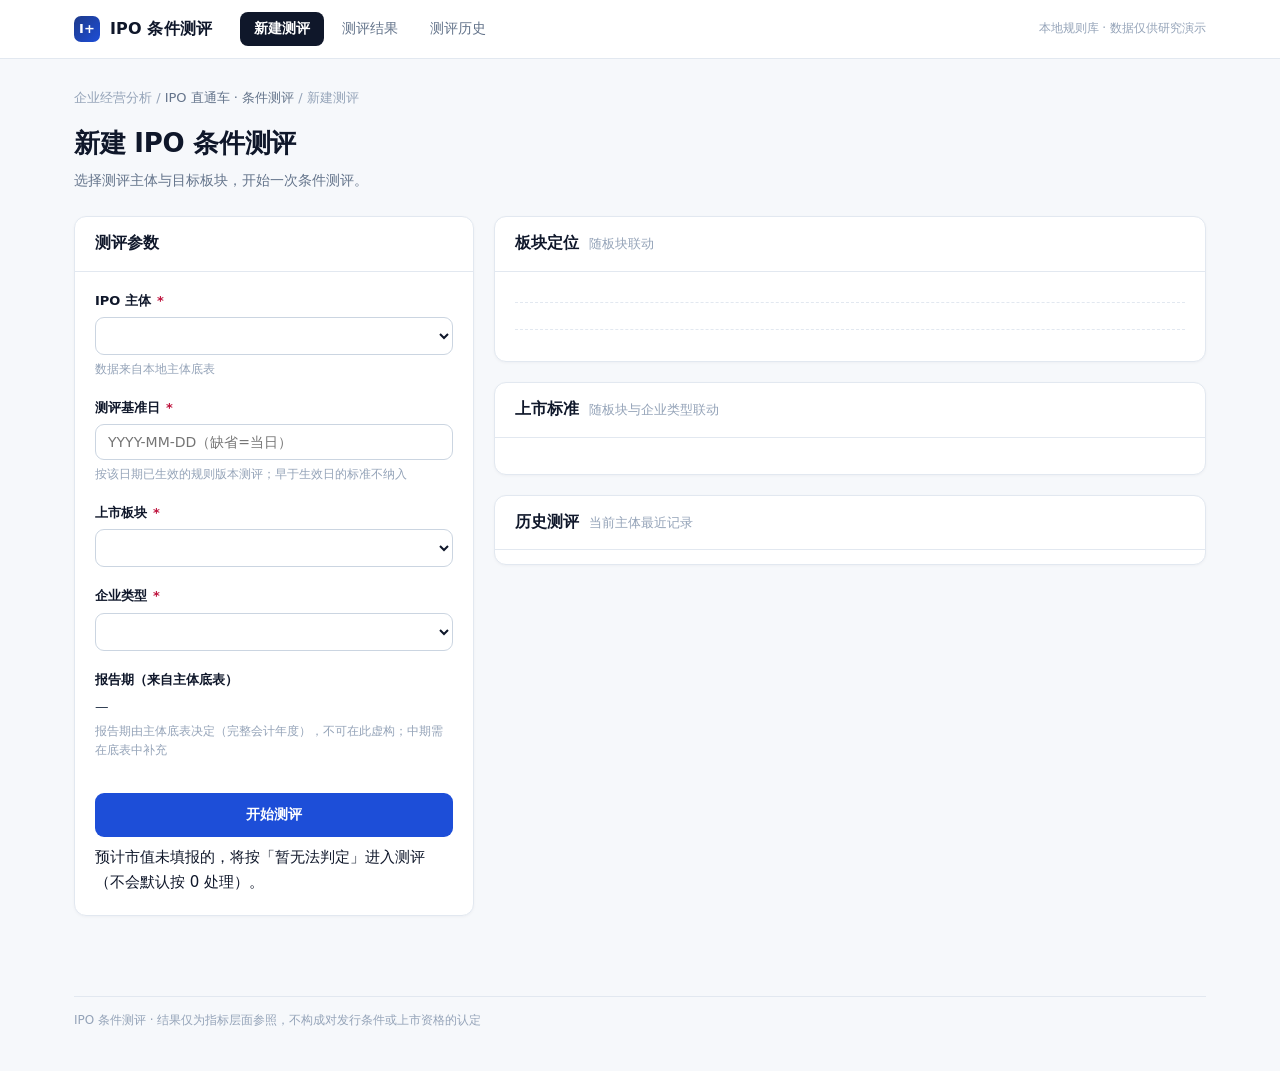
==== commit 81552bb3: "style(webui): 全站六类问题词审计收官——错误提示/免责事项/引擎记号（用户要求类推审核） 以「中间态黑话」为样本做系统性审计：六类问题（机制说明/内部词汇/ 伪分数/程序词/公式腔/开发" ====
--- a/ui/app/index.html
+++ b/ui/app/index.html
@@ -33,7 +33,7 @@
         <div class="field">
           <label>IPO 主体 <span class="req">*</span></label>
           <select id="f-entity"></select>
-          <div class="note" id="f-entity-note">数据来自本地主体底表（加载时已通过勾稽校验）</div>
+          <div class="note" id="f-entity-note">数据来自本地主体底表</div>
         </div>
         <div class="field">
           <label>测评基准日 <span class="req">*</span></label>
@@ -224,7 +224,7 @@
 </main>
 
 <footer class="proto-foot"><hr>
-  IPO 条件测评 · 本地规则库 + 真实引擎结果 · 指标层面参照，不构成发行条件或上市资格的认定
+  IPO 条件测评 · 结果仅为指标层面参照，不构成对发行条件或上市资格的认定
 </footer>
 
 <!-- 弹窗：测评项说明 / 口径取值过程（共用容器） -->
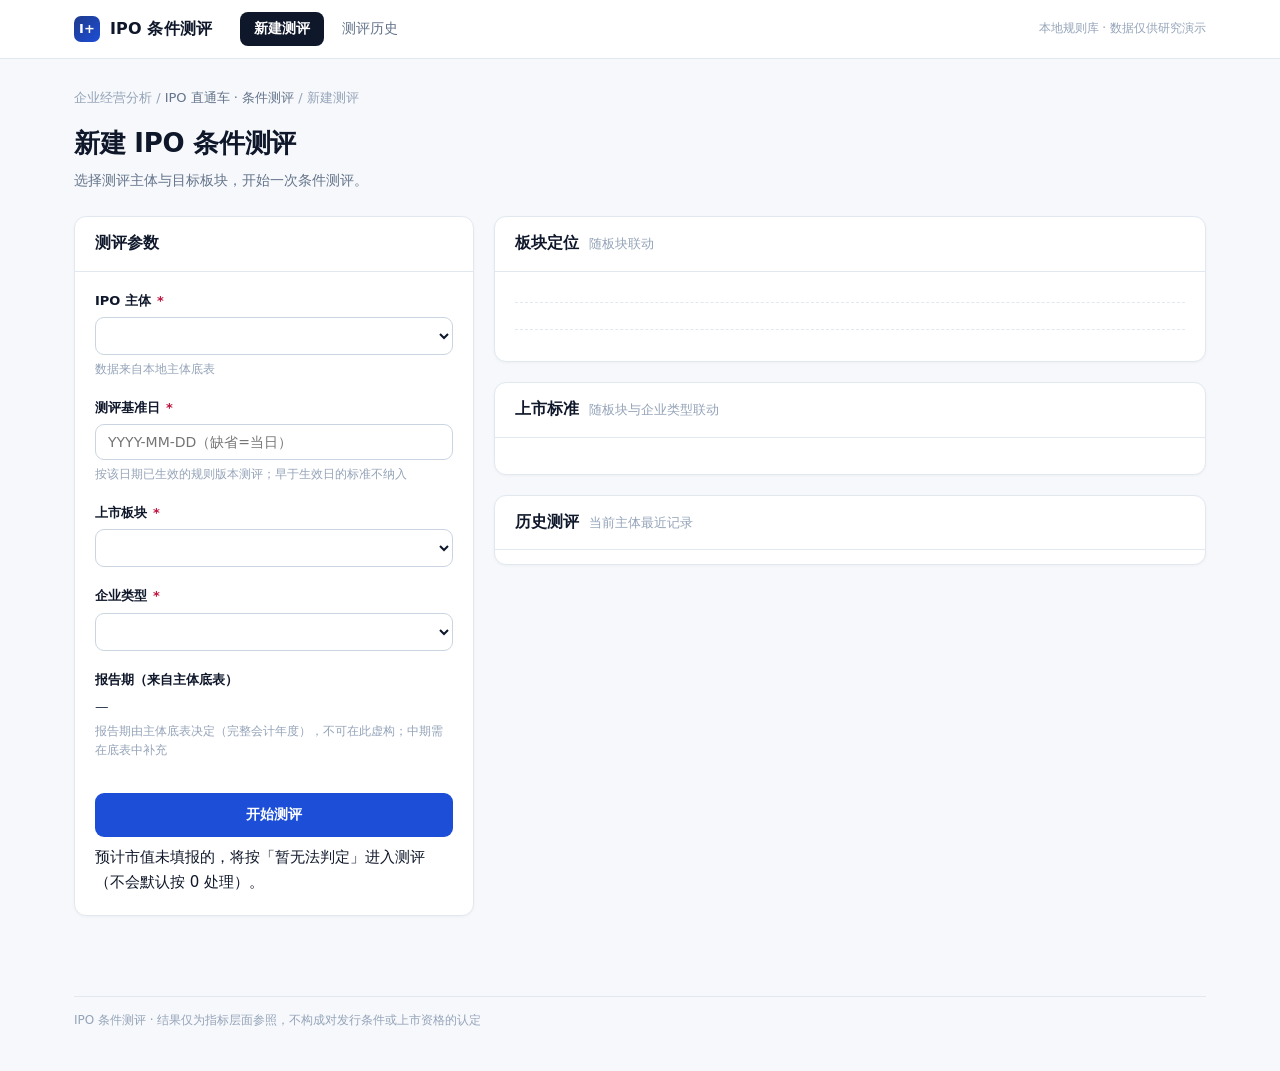
==== commit 6978e27f: "style(webui): 全档响应式适配——三档断点+宽表横滚首列固定，桌面观感不变 - 断点：1080 向导左列收缩；960 scope-grid 单列/侧栏去粘屏/藏顶栏提示；640 新增手机档" ====
--- a/ui/app/index.html
+++ b/ui/app/index.html
@@ -12,7 +12,6 @@
   <div class="logo"><span class="mark">I+</span>IPO 条件测评</div>
   <nav class="nav">
     <button data-go="new" class="on">新建测评</button>
-    <button data-go="result">测评结果</button>
     <button data-go="history">测评历史</button>
     <span class="hint">本地规则库 · 数据仅供研究演示</span>
   </nav>
@@ -53,11 +52,6 @@
         <div class="field">
           <label>报告期（来自主体底表）</label>
           <div class="note" id="f-period" style="font-size:13.5px;color:var(--ink2)">—</div>
-          <div id="f-stub-field" style="display:none;margin-top:4px">
-            <label style="display:flex;align-items:center;gap:6px;font-weight:400;cursor:pointer">
-              <input type="checkbox" id="f-stub"> 含中期报告期（仅展示，不进计算）
-            </label>
-          </div>
           <div class="note">报告期由主体底表决定（完整会计年度），不可在此虚构；中期需在底表中补充</div>
         </div>
         <button class="btn btn-pri btn-block" id="btn-start">开始测评</button>
@@ -88,17 +82,17 @@
 
 <!-- ══════════════════ 页 B · 测评结果 ══════════════════ -->
 <section class="page" id="page-result">
-  <div class="crumb">IPO 直通车 · 条件测评 / <b>测评结果</b><span style="float:right">本次测评 <span id="run-no">—</span></span></div>
+  <div class="crumb crumb-row"><span class="crumb-path">IPO 直通车 · 条件测评 / <b>测评结果</b></span><span class="crumb-right">本次测评 <span id="run-no">—</span></span></div>
 
   <div id="result-error" style="display:none"></div>
 
   <!-- run 坐标头 -->
-  <div class="card" style="margin-bottom:16px"><div class="bd" style="padding:12px 20px;display:flex;gap:26px;flex-wrap:wrap;align-items:center">
+  <div class="card run-head-card"><div class="bd run-head">
     <div>
-      <h1 class="pt" style="font-size:19px;margin-bottom:2px" id="rh-name">—</h1>
-      <div style="font-size:12.5px;color:var(--muted);margin-top:2px" id="rh-meta">—</div>
-    </div>
-    <div style="margin-left:auto;display:flex;gap:10px;align-items:center">
+      <h1 class="pt rh-name" id="rh-name">—</h1>
+      <div class="run-head-meta" id="rh-meta">—</div>
+    </div>
+    <div class="run-head-actions">
       <select id="rh-file" class="rh-file" title="切换 results/ 下的结果文件"></select>
       <button class="btn btn-pri" id="btn-rerun" type="button">调整重测</button>
     </div>
@@ -126,10 +120,10 @@
 
   <!-- 差距画像 -->
   <div class="card" style="margin-bottom:22px"><div class="hd">
-      <span class="layer-tag">明细</span><h3>差距明细 · 逐套标准</h3>
+      <span class="layer-tag">明细</span><h3>差距明细 · 逐项标准</h3>
       <div class="filters" id="set-tabs" style="margin-left:auto"></div>
     </div>
-    <div class="bd" id="leaf-table"></div>
+    <div class="bd tbl-scroll" id="leaf-table"></div>
 
     <!-- 情景推演 -->
     <div class="bd" style="border-top:1px solid var(--line);background:#fbfcfd" id="scen-block">
@@ -140,6 +134,14 @@
     </div>
   </div>
 
+  <!-- 窗口滚动对比（跨申报时点；同主体存在报告期不同的多次测评才显示，随当前主体定位） -->
+  <div class="card" id="rollcmp-card" style="margin-bottom:22px;display:none"><div class="hd">
+      <span class="layer-tag">对比</span><h3>窗口滚动 · 结论随申报时点反转</h3>
+      <span class="sub">同主体多申报时点的逐字重算，不是预测</span>
+    </div>
+    <div class="bd tbl-scroll" id="rollcmp-body"></div>
+  </div>
+
   <!-- 段① 段② -->
   <div class="scope-grid">
     <div class="card"><div class="hd"><span class="layer-tag" style="background:#475569">基础</span><h3>发行条件（适用全体）</h3><span class="sub">主体资格 · 规范运作</span></div>
@@ -159,27 +161,24 @@
       <span class="sub">不打总分</span>
     </div>
     <div class="bd">
-      <table class="t" id="axes-table"></table>
-      <p style="font-size:12.5px;color:var(--faint);margin-top:14px" id="path-note"></p>
+      <div class="tbl-scroll"><table class="t" id="axes-table"></table></div>
+      <div class="path-note" id="path-note"></div>
     </div>
   </div>
 
   <!-- 归因 -->
   <div class="card" style="margin-bottom:22px"><div class="hd">
-      <span class="layer-tag">归因</span><h3>为什么判不了 —— 数据核验 × 实质障碍</h3>
-      <span class="sub">「判不了」不等于「不达标」</span>
-    </div>
-    <div class="bd" style="overflow-x:auto"><div id="atmx"></div></div>
-  </div>
-
-  <!-- 叙述与边界 -->
-  <div class="card" style="margin-bottom:22px"><div class="hd">
-      <span class="layer-tag">边界</span><h3>叙述与边界</h3>
-    </div>
-    <div class="bd"><div class="nar-grid">
-      <div class="nar" id="nar-left"></div>
-      <div id="nar-right"></div>
-    </div></div>
+      <span class="layer-tag">归因</span><h3>为什么是这个结论 —— 数据核验 × 实质障碍</h3>
+      <span class="sub">缺数据 ≠ 不达标；已判定的未满足 = 实质差距，不是数据问题</span>
+    </div>
+    <div class="bd tbl-scroll"><div id="atmx"></div></div>
+  </div>
+
+  <!-- 边界：免责事项。报告生成说明/复述示例/表述禁令是给报告撰写方（agent）的契约（result.json 的 narrative_handoff），不上界面 -->
+  <div class="card" style="margin-bottom:22px"><div class="hd">
+      <span class="layer-tag">边界</span><h3>免责事项</h3>
+    </div>
+    <div class="bd"><div id="nar-right"></div></div>
   </div>
 
   </div><!-- /rtab-deep -->
@@ -207,18 +206,12 @@
   <h1 class="pt">测评历史</h1>
 
   <div class="card" style="margin-bottom:20px"><div class="hd"><h3>结论记录</h3><span class="sub" id="hist-sub2">全部测评记录</span></div>
-    <div class="bd" style="padding-top:6px">
+    <div class="bd tbl-scroll" style="padding-top:6px">
       <table class="t" id="hist-table"></table>
     </div>
   </div>
 
-  <div class="card"><div class="hd"><h3>窗口滚动 · 结论随申报时点反转</h3>
-      <span class="sub">窗口型条件的历史视角</span></div>
-    <div class="bd">
-      <div class="rollchart" id="rollchart"></div>
-      <p id="roll-note" style="font-size:12.5px;color:var(--faint);margin-top:12px"></p>
-    </div>
-  </div>
+
 </section>
 
 </main>
--- a/ui/app/css/app.css
+++ b/ui/app/css/app.css
@@ -47,7 +47,7 @@
 .nav{display:flex;gap:4px;flex:1}
 .nav button{
   border:0;background:none;padding:8px 14px;border-radius:8px;cursor:pointer;
-  font-size:14px;color:var(--muted);font-family:inherit;transition:.15s;
+  font-size:14px;color:var(--muted);font-family:inherit;transition:.15s;white-space:nowrap;
 }
 .nav button:hover{background:#f1f5f9;color:var(--ink)}
 .nav button.on{background:var(--ink);color:#fff;font-weight:600}
@@ -73,6 +73,17 @@
 h1.pt{font-size:26px;font-weight:750;letter-spacing:-.01em;margin-bottom:4px}
 p.psub{color:var(--muted);font-size:14px;margin-bottom:24px;max-width:760px}
 
+/* 结果页面包屑右挂「本次测评」：flex 右推（替代 float:right，媒体查询可覆盖） */
+.crumb-row{display:flex;align-items:baseline;gap:8px;flex-wrap:wrap}
+.crumb-right{margin-left:auto;color:var(--faint);white-space:nowrap}
+
+/* run 坐标头（自 index.html 内联迁出；媒体查询可覆盖） */
+.run-head-card{margin-bottom:16px}
+.run-head{padding:12px 20px;display:flex;gap:26px;flex-wrap:wrap;align-items:center}
+h1.rh-name{font-size:19px;margin-bottom:2px}
+.run-head-meta{font-size:12.5px;color:var(--muted);margin-top:2px}
+.run-head-actions{margin-left:auto;display:flex;gap:10px;align-items:center;flex-wrap:wrap}
+
 .card{background:var(--card);border:1px solid var(--line);border-radius:var(--radius);box-shadow:0 1px 3px rgba(15,23,42,.04)}
 .card .hd{padding:14px 20px;border-bottom:1px solid var(--line);display:flex;align-items:baseline;gap:10px;flex-wrap:wrap}
 .card .hd h3{font-size:15.5px;font-weight:700}
@@ -116,6 +127,33 @@
 table.t tr:hover td{background:#fafcfe}
 td.r,th.r{text-align:right}
 table.t td.gapcell{white-space:nowrap}
+/* ── 响应式：宽表窄屏横滚（容器 .tbl-scroll 负责 overflow；表格给 min-width 下限防压扁，
+   首列 sticky 跟随滚动。视口够宽时表格本就 ≤100% 容器，min-width 与 sticky 均无感。） ── */
+.tbl-scroll{overflow-x:auto;-webkit-overflow-scrolling:touch}
+/* sticky 首列在 border-collapse:collapse 下背景会被邻格内容穿透（Chromium 绘制缺陷），
+   横滚容器内改 separate：每格自绘 1px 底边，视觉与 collapse 一致，sticky 背景才完整遮挡 */
+.tbl-scroll table.t,
+.tbl-scroll .atmx-t{border-collapse:separate;border-spacing:0}
+#leaf-table>table.t{min-width:680px}
+#axes-table{min-width:560px}
+#hist-table{min-width:640px}
+/* 操作列不被表格自动布局挤到折行（「查看 ↗」断成两行会让点击命中落空） */
+#hist-table td:last-child{white-space:nowrap}
+#atmx .atmx-t{min-width:640px}
+#rollcmp-body .roll-t{min-width:520px}
+.tbl-scroll table.t th:first-child,
+.tbl-scroll table.t td:first-child,
+.tbl-scroll .atmx-t th:first-child,
+.tbl-scroll .atmx-t td.rowhead{position:sticky;left:0;z-index:1}
+.tbl-scroll table.t td:first-child:not([colspan]){background:var(--card)}
+.tbl-scroll table.t tr:hover td:first-child:not([colspan]){background:#fafcfe}
+/* 差距明细表列宽（自 page-result.js 内联迁出；% 基于 min-width 680px 的表宽） */
+#leaf-table th:nth-child(1){width:29%}
+#leaf-table th:nth-child(2){width:13%}
+#leaf-table th:nth-child(3){width:16%}
+#leaf-table th:nth-child(4){width:11%}
+#leaf-table th:nth-child(5){width:9%}
+#leaf-table th:nth-child(6){width:22%}
 .note-tail{display:inline-block;max-width:100%;overflow:hidden;text-overflow:ellipsis;white-space:nowrap;vertical-align:bottom;cursor:help;color:var(--faint);border-bottom:1px dashed var(--line2)}
 .note-tail:hover{color:var(--ink2);border-bottom-color:var(--faint)}
 .leaf-name{font-weight:600}
@@ -137,7 +175,9 @@
 .gap-ratio{color:var(--faint);font-size:11.5px;white-space:nowrap}
 
 /* ── 套终态卡 ── */
-.setcards{display:grid;grid-template-columns:repeat(3,1fr);gap:14px}
+/* auto-fit 流式列数（替代固定 3 列 + 硬断点降单列）：桌面仍 3 列，中宽 2 列，窄屏 1 列；
+   min() 保底防止 <330px 视口下卡片被 min-width 撑破 */
+.setcards{display:grid;grid-template-columns:repeat(auto-fit,minmax(min(280px,100%),1fr));gap:14px}
 .setcard{padding:14px 16px;position:relative}
 .setcard.front{border-color:#93c5fd;box-shadow:0 0 0 1px #93c5fd,0 4px 14px rgba(29,78,216,.08)}
 .setcard .rk{position:absolute;top:14px;right:16px;font-size:11px;color:var(--faint);font-weight:600;letter-spacing:.08em}
@@ -176,8 +216,9 @@
 .field select option[disabled]{color:var(--faint)}
 .field .note{font-size:12px;color:var(--faint);margin-top:5px}
 .amt-row{display:flex;gap:8px;align-items:center}
-.amt-row input{flex:1;padding:9px 12px;border:1px solid var(--line2);border-radius:9px;font-family:inherit}
-.amt-row select{padding:9px 12px;border:1px solid var(--line2);border-radius:9px;font-family:inherit;background:#fff;color:var(--ink);min-width:90px}
+.amt-row>input{flex:1;min-width:120px;padding:9px 12px;border:1px solid var(--line2);border-radius:9px;font-family:inherit}
+/* width:auto 抵消 .field select 的 width:100%（否则单位下拉吃满整行，金额输入被挤到不可见） */
+.amt-row select{flex:0 0 auto;width:auto;padding:9px 12px;border:1px solid var(--line2);border-radius:9px;font-family:inherit;background:#fff;color:var(--ink);min-width:90px}
 .note.bad{color:var(--notmet);font-weight:500}
 .period{display:flex;align-items:center;gap:10px}
 .period select{flex:1}
@@ -229,7 +270,7 @@
 .histcard .hscore{text-align:right;font-size:12px;color:var(--muted);flex:none}
 
 /* ── 情景卡 ── */
-.scen{display:grid;grid-template-columns:repeat(auto-fit,minmax(320px,1fr));gap:14px}
+.scen{display:grid;grid-template-columns:repeat(auto-fit,minmax(min(320px,100%),1fr));gap:14px}
 .scen .sc{border:1px solid var(--line);border-radius:10px;padding:14px 16px}
 .scen .sc h5{font-size:13.5px;font-weight:700;display:flex;align-items:center;gap:8px;margin-bottom:8px}
 .scen .sc p{font-size:13px;color:var(--ink2)}
@@ -237,25 +278,7 @@
 .scen .sc.warn{border-color:var(--notmet-line);background:linear-gradient(180deg,#fff8f9,#fff)}
 .scen .sc.ok{border-color:var(--met-line);background:linear-gradient(180deg,#f7fefb,#fff)}
 
-/* ── 归因矩阵 ── */
-.atmx{display:grid;grid-template-columns:150px 1fr 1fr;gap:8px;font-size:13px}
-.atmx .cell{border:1px solid var(--line);border-radius:10px;padding:12px 14px;background:#fff}
-.atmx .cell h6{font-size:12px;color:var(--muted);font-weight:600;margin-bottom:8px}
-.atmx .cell.head{background:#fafbfc;border-style:dashed;display:flex;align-items:center;justify-content:center;font-weight:600;color:var(--muted);text-align:center;font-size:12.5px}
-.atmx .item{display:flex;gap:8px;align-items:flex-start;padding:6px 0;border-top:1px dashed #eef2f6;font-size:12.5px}
-.atmx .item:first-of-type{border-top:0}
-.atmx .item b{font-weight:650}
-.atmx .item span{color:var(--muted)}
-
-/* ── 叙述/边界 ── */
-.nar-grid{display:grid;grid-template-columns:1.2fr 1fr;gap:14px}
-.nar{border:1px dashed var(--line2);border-radius:10px;padding:16px 18px;background:#fbfcfe;font-size:13.5px;color:var(--muted)}
-.nar b{color:var(--ink2)}
-.banlist{list-style:none;margin-top:8px}
-.banlist li{display:flex;gap:8px;padding:5px 0;font-size:13px;color:var(--ink2);border-top:1px dashed #eef2f6;align-items:baseline}
-.banlist li:first-child{border-top:0}
-.banlist .x{color:var(--notmet);font-weight:800;flex:none}
-.banlist .ok{color:var(--met);font-weight:800;flex:none}
+/* ── 边界：免责事项（报告生成契约不上界面，样式仅保留免责清单） ── */
 .disl{list-style:none}
 .disl li{display:flex;gap:8px;padding:6px 0;font-size:12.5px;color:var(--muted);border-top:1px dashed #eef2f6;align-items:baseline}
 .disl li:first-child{border-top:0}
@@ -264,6 +287,12 @@
 /* ── 指标列表 ── */
 .matrix-wrap{overflow-x:auto}
 #mx-table td,#mx-table th{padding:7px 10px}
+/* 动态标准列（列数随所选标准增减）：给下限宽度，窄屏走 .matrix-wrap 横滚而非压扁 */
+#mx-table th.mx-col{min-width:200px}
+/* 维度胶囊与数值列不许自动布局压窄（压窄会让「可计算」一字一行、数值在数字中间断行）；
+   nowrap 抬高最小内容宽，放不下时由 .matrix-wrap 横滚兜底 */
+#mx-table td:nth-child(2){white-space:nowrap}
+#mx-table td:nth-child(4){white-space:nowrap}
 #mx-table .mx-idx{color:var(--faint);font-size:12px;text-align:center}
 #mx-table .mx-cell .mx-b{display:block}
 #mx-table .mx-cell .mx-thr{font-size:12.5px;color:var(--ink2);margin-top:3px;line-height:1.4}
@@ -297,15 +326,6 @@
 .scope-note{font-size:12px;color:var(--faint);margin-top:11px;padding-top:9px;border-top:1px dashed var(--line)}
 
 /* ── 历史 ── */
-.hist-run{display:grid;grid-template-columns:200px 1fr 240px;gap:16px;align-items:center}
-.rollchart{display:flex;gap:22px;height:190px;padding:34px 6px 0}
-.rollchart .rc{display:flex;flex-direction:column;align-items:stretch;gap:6px;flex:1;max-width:170px}
-.rollchart .barzone{flex:1;min-height:0;display:flex;align-items:flex-end}
-.rollchart .bar{width:100%;border-radius:6px 6px 0 0;position:relative;min-height:4px}
-.rollchart .bar span{position:absolute;top:-22px;left:50%;transform:translateX(-50%);font-size:13px;font-weight:700;white-space:nowrap}
-.rollchart .cap{font-size:11.5px;color:var(--muted);text-align:center;line-height:1.4}
-.rollchart .thr{font-size:11px;color:var(--faint);border-top:1px dashed var(--line2);width:100%;text-align:center;padding-top:3px}
-
 .run-banner{
   display:flex;align-items:center;gap:14px;padding:12px 18px;margin-bottom:16px;
   background:var(--review-bg);border:1px solid var(--review-line);border-radius:12px;
@@ -323,7 +343,7 @@
 .modal .mhd h3{font-size:16.5px;font-weight:700}
 .modal .mclose{border:0;background:#f1f5f9;width:30px;height:30px;border-radius:8px;cursor:pointer;color:var(--muted);font-size:15px}
 .modal .mclose:hover{background:#e2e8f0}
-.modal .mbd{padding:20px 24px}
+.modal .mbd{padding:20px 24px;overflow-x:auto}
 .modal .mft{padding:14px 24px;border-top:1px solid var(--line);display:flex;justify-content:space-between;align-items:center;gap:10px}
 .modal .mft .meta{font-size:12px;color:var(--faint)}
 
@@ -340,17 +360,69 @@
 [data-tip]:hover::after{
   content:attr(data-tip);position:absolute;bottom:calc(100% + 7px);left:14px;z-index:60;
   background:var(--ink);color:#fff;font-size:12px;font-weight:400;line-height:1.5;
-  padding:8px 12px;border-radius:8px;width:300px;white-space:normal;box-shadow:0 8px 24px rgba(15,23,42,.3);
-}
+  padding:8px 12px;border-radius:8px;width:min(300px,calc(100vw - 40px));white-space:normal;box-shadow:0 8px 24px rgba(15,23,42,.3);
+}
+/* 靠右的角标（套卡右上 pathMark）tooltip 改右对齐，避免窄屏溢出屏幕右侧 */
+.setcard .rk[data-tip]:hover::after{left:auto;right:0}
 
 footer.proto-foot{max-width:1180px;margin:0 auto;padding:0 24px 40px;color:var(--faint);font-size:12px}
 footer.proto-foot hr{border:0;border-top:1px solid var(--line);margin-bottom:14px}
 
+/* ══ 响应式断点（桌面优先）：1080 紧桌面 → 960 平板 → 640 手机 ══ */
+@media (max-width:1080px){
+  /* 向导左列从固定 400px 改为可收缩区间，避免 960–1080 区间右列被压扁 */
+  .wizard{grid-template-columns:minmax(300px,380px) 1fr}
+}
 @media (max-width:960px){
   .wizard{grid-template-columns:1fr}
-  .setcards{grid-template-columns:1fr}
-  .scen,.nar-grid{grid-template-columns:1fr}
-  .hist-run{grid-template-columns:1fr}
+  /* 单列化后长表单不再粘屏 */
+  .wizard .wiz-side{position:static}
+  .scope-grid{grid-template-columns:1fr}
+  .nav .hint{display:none}
+  main{padding:24px 18px 64px}
+}
+@media (max-width:640px){
+  /* 顶栏：压缩到一行可容纳（logo + 两个页签） */
+  .topbar-in{gap:10px;padding:0 14px;height:52px}
+  .logo{font-size:15px}
+  .logo .mark{width:24px;height:24px;font-size:12px}
+  .nav{gap:2px}
+  .nav button{padding:8px 10px;font-size:13.5px}
+  main{padding:18px 14px 56px}
+  h1.pt{font-size:22px}
+  /* run 坐标头标题不随页标题放大 */
+  .run-head h1{font-size:19px}
+  p.psub{margin-bottom:18px}
+  .card .hd{padding:12px 14px}
+  .card .bd{padding:14px}
+  .verdict{padding:16px}
+  .verdict h2{font-size:17.5px}
+  .setcard{padding:14px}
+  .setcard .axes{grid-template-columns:1fr}
+  .scen .sc{padding:12px 14px}
+  /* 补录弹窗金额行：放不下时勾选项换行，不再截断 */
+  .amt-row{flex-wrap:wrap}
+  .amt-row>input{min-width:100px}
+  .amt-row select{min-width:74px}
+  .modal .mhd{padding:14px 16px}
+  .modal .mbd{padding:16px 14px}
+  .modal .mft{padding:12px 14px}
+  /* 结果切换器：手机上吃满整行，动作按钮随之下移 */
+  .rh-file{max-width:none;flex:1 1 200px}
+  .run-head{gap:12px}
+  .run-head-actions{width:100%}
+  /* 横滚容器去掉自身水平内边距：否则滚动态下内容会从 sticky 首列旁的 padding 条缝里穿透；
+     两侧留白改由首末列单元格自己承担 */
+  .bd.tbl-scroll{padding-left:0;padding-right:0}
+  .bd.tbl-scroll table.t th:first-child,
+  .bd.tbl-scroll table.t td:first-child,
+  .bd.tbl-scroll .atmx-t th:first-child,
+  .bd.tbl-scroll .atmx-t td.rowhead{padding-left:14px}
+  .bd.tbl-scroll table.t th:last-child,
+  .bd.tbl-scroll table.t td:last-child,
+  .bd.tbl-scroll .atmx-t th:last-child,
+  .bd.tbl-scroll .atmx-t td:last-child{padding-right:14px}
+  .bd.tbl-scroll table.t td[colspan]{padding-left:14px;padding-right:14px}
 }
 
 /* ════════════ M-UI 增补（设计 0007 v0.5 E9 + 归因表 + 结果文件切换器） ════════════ */
@@ -416,7 +488,7 @@
 .verdict .qual{font-size:12px;color:#a5b4c9;max-width:860px}
 
 /* 头部信息卡：字段网格（替代「·」串联）+ 彩色统计条 */
-.rh-grid{display:grid;grid-template-columns:repeat(auto-fit,minmax(148px,1fr));gap:8px 24px;margin-top:6px}
+.rh-grid{display:grid;grid-template-columns:repeat(auto-fit,minmax(min(148px,100%),1fr));gap:8px 24px;margin-top:6px}
 .rh-grid label{display:block;font-size:11px;color:var(--faint);margin-bottom:2px;letter-spacing:.02em}
 .rh-grid b{font-size:13.5px;color:var(--ink2);font-weight:600;line-height:1.4}
 .rh-stats{display:flex;gap:8px;align-items:center;flex-wrap:wrap;margin-top:12px}
@@ -436,7 +508,7 @@
 .setcard{padding:16px 18px}
 .setcard .desc{margin-bottom:9px}
 .setcard .prog .bar{height:9px}
-.setcard .counts{display:flex;gap:14px;font-size:12.5px;color:var(--muted);margin-top:10px}
+.setcard .counts{display:flex;gap:14px;flex-wrap:wrap;font-size:12.5px;color:var(--muted);margin-top:10px}
 .setcard .counts b{font-weight:750}
 .setcard .counts .c-met{color:#059669}
 .setcard .counts .c-not{color:#e11d48}
@@ -480,3 +552,19 @@
 .wiz-side .field .note{margin-top:5px;font-size:12px;line-height:1.55}
 .wiz-side .btn-block{margin-top:16px}
 .wiz-side .btn-block + .note{margin-top:10px;padding-bottom:2px}
+
+/* ── 路径结论块（#path-note）：分条展示，替代密集长段 ── */
+.path-note{margin-top:14px;font-size:12.5px;color:var(--ink2)}
+.pn-verdict{display:flex;align-items:center;gap:9px;padding:9px 13px;border:1px solid var(--line);border-radius:10px;background:var(--card);font-size:13px;color:var(--ink)}
+.pn-verdict b{font-weight:700}
+.pn-line{margin-top:10px;color:var(--muted)}
+.pn-line b{color:var(--brand)}
+.pn-more{margin-top:10px;font-size:12px;color:var(--muted)}
+.pn-more summary{cursor:pointer;color:var(--faint);user-select:none;list-style:none}
+.pn-more summary::before{content:'▸ ';color:var(--faint)}
+.pn-more[open] summary::before{content:'▾ '}
+.pn-more summary:hover{color:var(--muted)}
+.pn-more[open] summary{margin-bottom:4px}
+.pn-foot{margin:0;padding-left:18px;color:var(--faint)}
+.pn-foot li{margin:2px 0}
+.pn-foot b{color:var(--muted)}
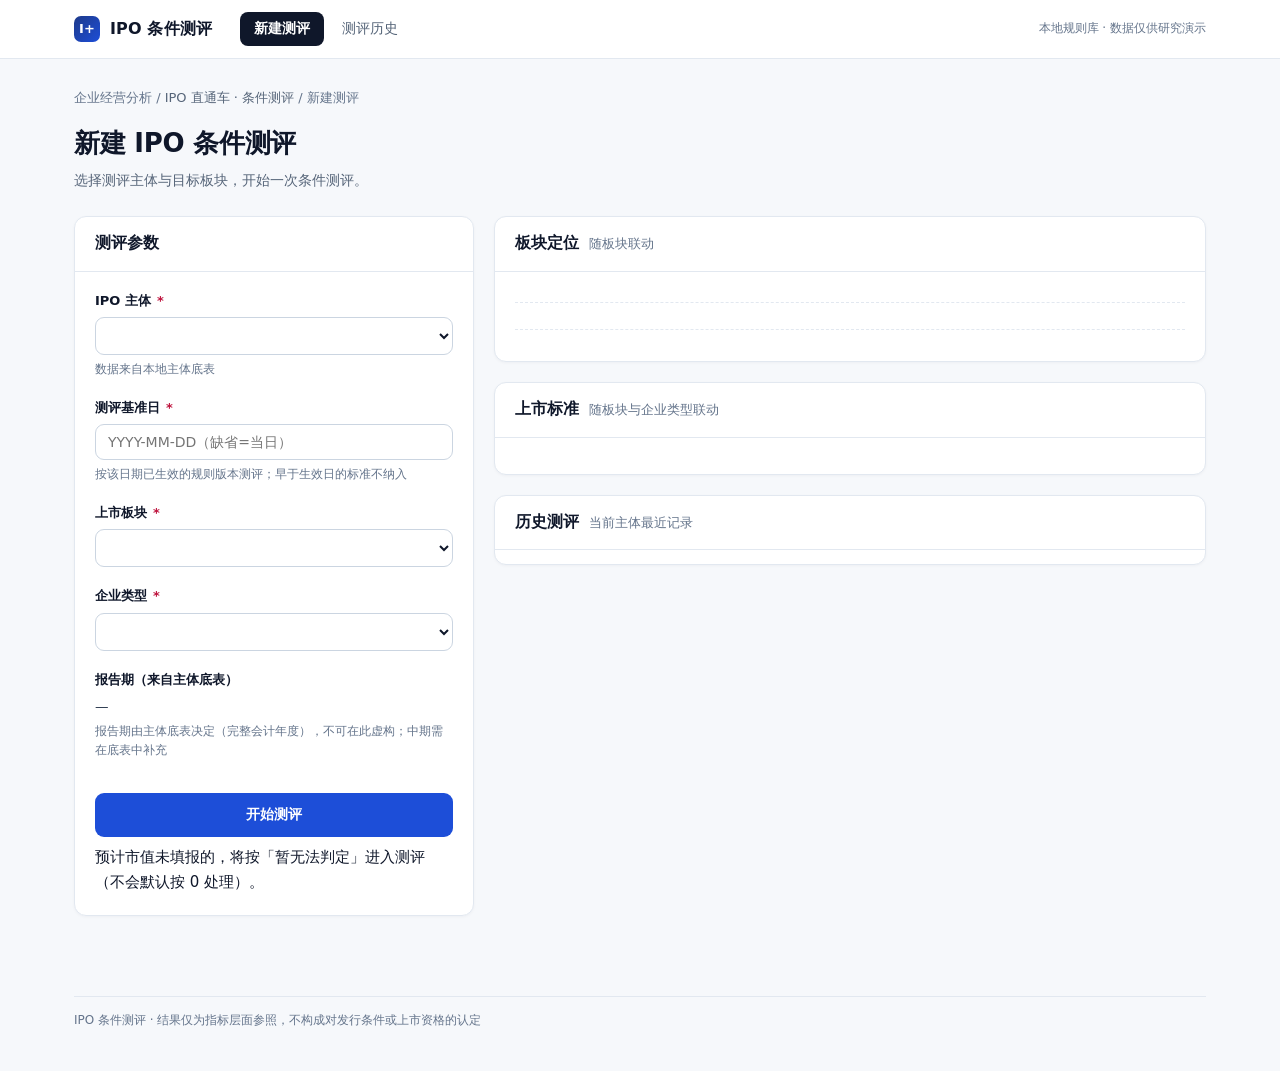
==== commit 21a2053e: "fix(webui): 走查修复十项——补录非法值拦截、进度分数字、五态图例、结果页深链 - P1 补录 NaN 静默反转：Number('五亿')=NaN → JSON null → 引擎按「清空自" ====
--- a/ui/app/index.html
+++ b/ui/app/index.html
@@ -30,27 +30,27 @@
     <div class="card wiz-side"><div class="hd"><h3>测评参数</h3></div>
       <div class="bd">
         <div class="field">
-          <label>IPO 主体 <span class="req">*</span></label>
+          <label for="f-entity">IPO 主体 <span class="req">*</span></label>
           <select id="f-entity"></select>
           <div class="note" id="f-entity-note">数据来自本地主体底表</div>
         </div>
         <div class="field">
-          <label>测评基准日 <span class="req">*</span></label>
+          <label for="f-asof">测评基准日 <span class="req">*</span></label>
           <input type="text" id="f-asof" placeholder="YYYY-MM-DD（缺省=当日）">
           <div class="note">按该日期已生效的规则版本测评；早于生效日的标准不纳入</div>
         </div>
         <div class="field">
-          <label>上市板块 <span class="req">*</span></label>
+          <label for="f-board">上市板块 <span class="req">*</span></label>
           <select id="f-board"></select>
           <div class="note" id="f-board-note"></div>
         </div>
         <div class="field">
-          <label>企业类型 <span class="req">*</span></label>
+          <label for="f-ctype">企业类型 <span class="req">*</span></label>
           <select id="f-ctype"></select>
           <div class="note" id="f-ctype-note"></div>
         </div>
         <div class="field">
-          <label>报告期（来自主体底表）</label>
+          <label id="f-period-label">报告期（来自主体底表）</label>
           <div class="note" id="f-period" style="font-size:13.5px;color:var(--ink2)">—</div>
           <div class="note">报告期由主体底表决定（完整会计年度），不可在此虚构；中期需在底表中补充</div>
         </div>
@@ -244,7 +244,7 @@
     <span class="meta" id="sup-meta"></span>
     <span style="display:flex;gap:10px">
       <button class="btn btn-ghost" data-close="mask-sup" type="button">取消</button>
-      <button class="btn btn-pri" id="sup-go" type="button">开始测评</button>
+      <button class="btn btn-pri" id="sup-go" type="button">确认并开始测评</button>
     </span>
   </div>
 </div></div>
--- a/ui/app/css/app.css
+++ b/ui/app/css/app.css
@@ -3,7 +3,8 @@
    风格：现代金融浅色（设计 0007）；五态色板为契约级视觉规范
    ============================================================ */
 :root{
-  --ink:#0f172a; --ink2:#334155; --muted:#64748b; --faint:#94a3b8;
+  /* 辅助灰两档均过白底 WCAG AA（--muted 5.9 / --faint 4.8）；层级：ink > ink2 > muted > faint */
+  --ink:#0f172a; --ink2:#334155; --muted:#566579; --faint:#64748b;
   --line:#e2e8f0; --line2:#cbd5e1; --bg:#f6f8fb; --card:#ffffff;
   --brand:#1d4ed8; --brand-bg:#eff6ff;
   /* 五态（ADR-0003）：视觉是对齐契约的，不可随意换色 */
@@ -103,7 +104,7 @@
 .st-not{background:var(--notmet-bg);color:var(--notmet);border-color:var(--notmet-line)}.st-not i{background:var(--notmet)}
 .st-ind{background:var(--indet-bg);color:var(--indet);border-color:var(--indet-line)}.st-ind i{background:var(--indet)}
 .st-rev{background:var(--review-bg);color:var(--review);border-color:var(--review-line)}.st-rev i{background:var(--review)}
-.st-na{background:var(--na-bg);color:var(--faint);border-style:dashed;border-color:var(--line2)}.st-na i{background:var(--faint)}
+.st-na{background:var(--na-bg);color:var(--na);border-style:dashed;border-color:var(--line2)}.st-na i{background:var(--na)}
 /* 行内小圆点（表格用） */
 .dot{width:8px;height:8px;border-radius:50%;display:inline-block;flex:none}
 .d-met{background:var(--met)} .d-not{background:var(--notmet)} .d-ind{background:var(--indet)} .d-rev{background:var(--review)} .d-na{background:var(--faint);outline:1px dashed var(--faint);outline-offset:1px}
@@ -387,7 +388,9 @@
   .logo{font-size:15px}
   .logo .mark{width:24px;height:24px;font-size:12px}
   .nav{gap:2px}
-  .nav button{padding:8px 10px;font-size:13.5px}
+  /* 触控目标 ≥44px（Apple HIG / Material 下限）：文字导航与页签加高命中区 */
+  .nav button{padding:13px 12px;font-size:13.5px}
+  .subtabs button{padding:14px 12px}
   main{padding:18px 14px 56px}
   h1.pt{font-size:22px}
   /* run 坐标头标题不随页标题放大 */
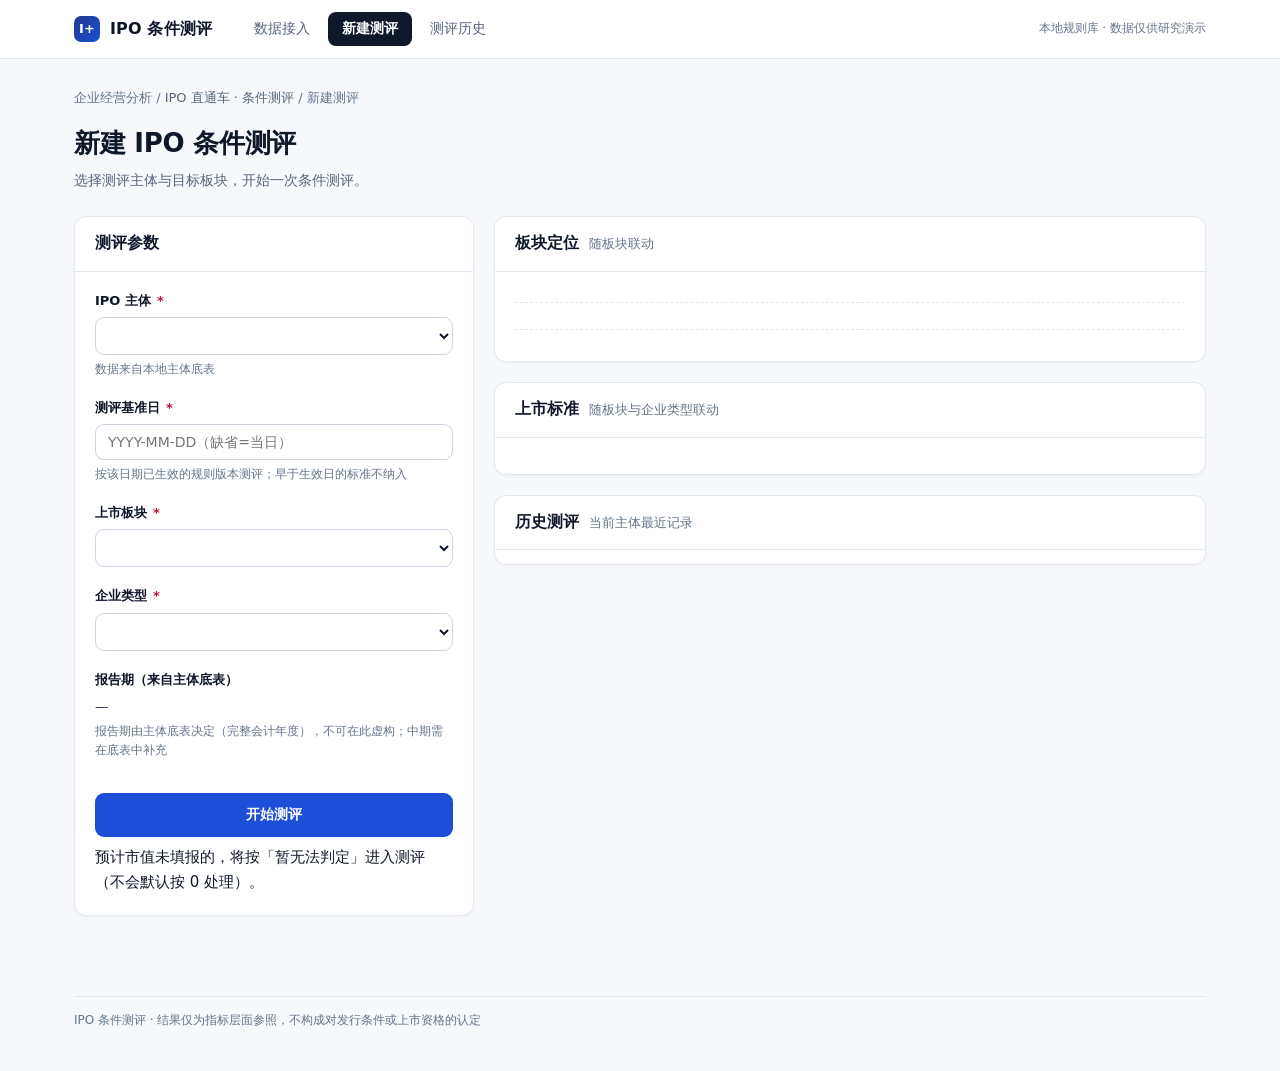
==== commit 319744a5: "feat(webui): 企业数据接入可视化（ADR-0013 修订 1）——上传字节流+违例分组+预填模板+保存409指纹+企业主体直测+分组下拉/来源徽标；含走查修复：模板下载入口/预填持久化/申" ====
--- a/ui/app/index.html
+++ b/ui/app/index.html
@@ -11,6 +11,7 @@
 <div class="topbar"><div class="topbar-in">
   <div class="logo"><span class="mark">I+</span>IPO 条件测评</div>
   <nav class="nav">
+    <button data-go="ingest">数据接入</button>
     <button data-go="new" class="on">新建测评</button>
     <button data-go="history">测评历史</button>
     <span class="hint">本地规则库 · 数据仅供研究演示</span>
@@ -214,6 +215,61 @@
 
 </section>
 
+<!-- ══════════════════ 页 D · 数据接入 ══════════════════ -->
+<section class="page" id="page-ingest">
+  <div class="crumb">IPO 直通车 · 条件测评 / <b>企业数据接入</b></div>
+  <h1 class="pt">企业数据接入</h1>
+  <p class="psub">上传按标准模板填写的三年一期数据，校验通过后保存为企业主体，即可直接测评。</p>
+
+  <!-- 态 1 · 上传 -->
+  <div class="card" id="ing-idle"><div class="hd"><h3>① 上传填写模板</h3></div>
+    <div class="bd">
+      <div class="dropzone" id="ing-drop" tabindex="0" role="button" aria-label="选择或拖入 xlsx 模板文件">
+        <div class="dz-icon" aria-hidden="true">⇪</div>
+        <b>拖入或点击选择 .xlsx 文件</b>
+        <span class="dz-hint">标准填写模板（主体信息 + 财务三年一期 + 申报口径）· 单文件 ≤ 10MB</span>
+      </div>
+      <input type="file" id="ing-file" accept=".xlsx" hidden>
+      <div style="display:flex;gap:10px;margin-top:12px;flex-wrap:wrap">
+        <a class="btn btn-ghost" href="/api/ingest/template/blank">↓ 下载空白模板</a>
+        <a class="btn btn-ghost" href="/api/ingest/template/sample">↓ 查看填写示例</a>
+      </div>
+      <details class="ing-adv" style="margin-top:12px">
+        <summary style="cursor:pointer;font-size:12.5px;color:var(--faint)">高级：自定义主体 ID（可选）</summary>
+        <div class="field" style="margin-top:8px;max-width:360px">
+          <input type="text" id="ing-cid" placeholder="如 acme_01（小写字母 / 数字 / 下划线）">
+          <div class="note">缺省自动生成 ent_日期_序号；该 ID 用于反复测评与结果溯源，客户名称只作展示。</div>
+        </div>
+      </details>
+      <div class="errbox" id="ing-err" style="display:none;margin-top:12px"></div>
+    </div>
+  </div>
+
+  <!-- 态 2 · 违例 -->
+  <div class="card" id="ing-viol" style="display:none"><div class="hd"><h3>② 校验未通过</h3><span class="sub" id="ing-viol-sub"></span></div>
+    <div class="bd">
+      <div id="ing-viol-groups"></div>
+      <div style="display:flex;gap:10px;margin-top:16px;flex-wrap:wrap">
+        <a class="btn btn-pri" id="ing-prefill" href="#">下载预填模板（只改标红格）</a>
+        <button class="btn btn-ghost" id="ing-report" type="button">下载违例报告</button>
+        <button class="btn btn-ghost" id="ing-retry" type="button">重新上传</button>
+      </div>
+    </div>
+  </div>
+
+  <!-- 态 3 · 预览与保存 -->
+  <div class="card" id="ing-prev" style="display:none"><div class="hd"><h3>② 校验通过 · 预览</h3><span class="sub" id="ing-prev-sub"></span></div>
+    <div class="bd">
+      <div id="ing-prev-body"></div>
+      <div class="errbox" id="ing-conflict" style="display:none;margin-top:14px"></div>
+      <div style="display:flex;gap:10px;margin-top:16px">
+        <button class="btn btn-pri" id="ing-save" type="button">保存主体并去测评</button>
+        <button class="btn btn-ghost" id="ing-retry2" type="button">重新上传</button>
+      </div>
+    </div>
+  </div>
+</section>
+
 </main>
 
 <footer class="proto-foot"><hr>
--- a/ui/app/css/app.css
+++ b/ui/app/css/app.css
@@ -571,3 +571,34 @@
 .pn-foot{margin:0;padding-left:18px;color:var(--faint)}
 .pn-foot li{margin:2px 0}
 .pn-foot b{color:var(--muted)}
+
+/* ════════════════ 数据接入页（ADR-0013 修订 1；工单 04/05）════════════════
+   配色全走 :root 设计变量：警示=notmet 系、提示=review 系、来源徽标=brand/indet 系 */
+.dropzone{border:2px dashed var(--line2);border-radius:var(--radius);padding:34px 20px;
+  text-align:center;cursor:pointer;transition:border-color .15s,background .15s;
+  display:flex;flex-direction:column;align-items:center;gap:7px;color:var(--ink2)}
+.dropzone:hover,.dropzone.drag,.dropzone:focus-visible{border-color:var(--brand);background:var(--brand-bg)}
+.dropzone .dz-icon{width:44px;height:44px;border-radius:12px;background:var(--brand-bg);
+  display:flex;align-items:center;justify-content:center;font-size:22px;color:var(--brand)}
+.dropzone.drag .dz-icon,.dropzone:hover .dz-icon{background:#dbeafe}
+.dropzone b{font-size:14.5px}
+.dropzone .dz-hint{font-size:12px;color:var(--faint)}
+.vg{margin-bottom:14px}
+.vg h4{font-size:13px;margin-bottom:8px;color:var(--ink2)}
+.vg h4 span{display:inline-block;background:var(--notmet-bg);color:var(--notmet);border-radius:999px;
+  padding:1px 9px;font-size:11.5px;margin-left:6px}
+.vg.vg-acct h4 span,.vg.vg-derived h4 span{background:var(--review-bg);color:var(--review)}
+.vg ul{list-style:none;padding:0;margin:0;border:1px solid var(--line);border-radius:8px;overflow:hidden}
+.vg li{padding:7px 12px;font-size:12.5px;border-bottom:1px solid var(--indet-bg);color:var(--ink2)}
+.vg li:last-child{border-bottom:none}
+.vg li code{background:var(--indet-bg);border-radius:4px;padding:1px 6px;font-size:12px;color:var(--brand)}
+.vg.vg-acct li code{color:var(--notmet)}
+.vg-tip{font-size:12.5px;color:var(--muted);margin-top:4px}
+.ing-tbl{width:100%;font-size:13px}
+.ing-tbl th{font-size:12px;color:var(--faint);font-weight:600}
+.ing-tbl td,.ing-tbl th{padding:8px 12px;border-bottom:1px solid var(--line);text-align:left}
+.ing-tbl tr:last-child td{border-bottom:none}
+.ing-tbl td:first-child{color:var(--ink2);font-weight:500}
+.src-tag{display:inline-block;border-radius:4px;padding:1px 7px;font-size:11px;margin-left:6px;vertical-align:1px}
+.src-tag.src-ent{background:var(--brand-bg);color:var(--brand)}
+.src-tag.src-ses{background:var(--indet-bg);color:var(--faint)}
